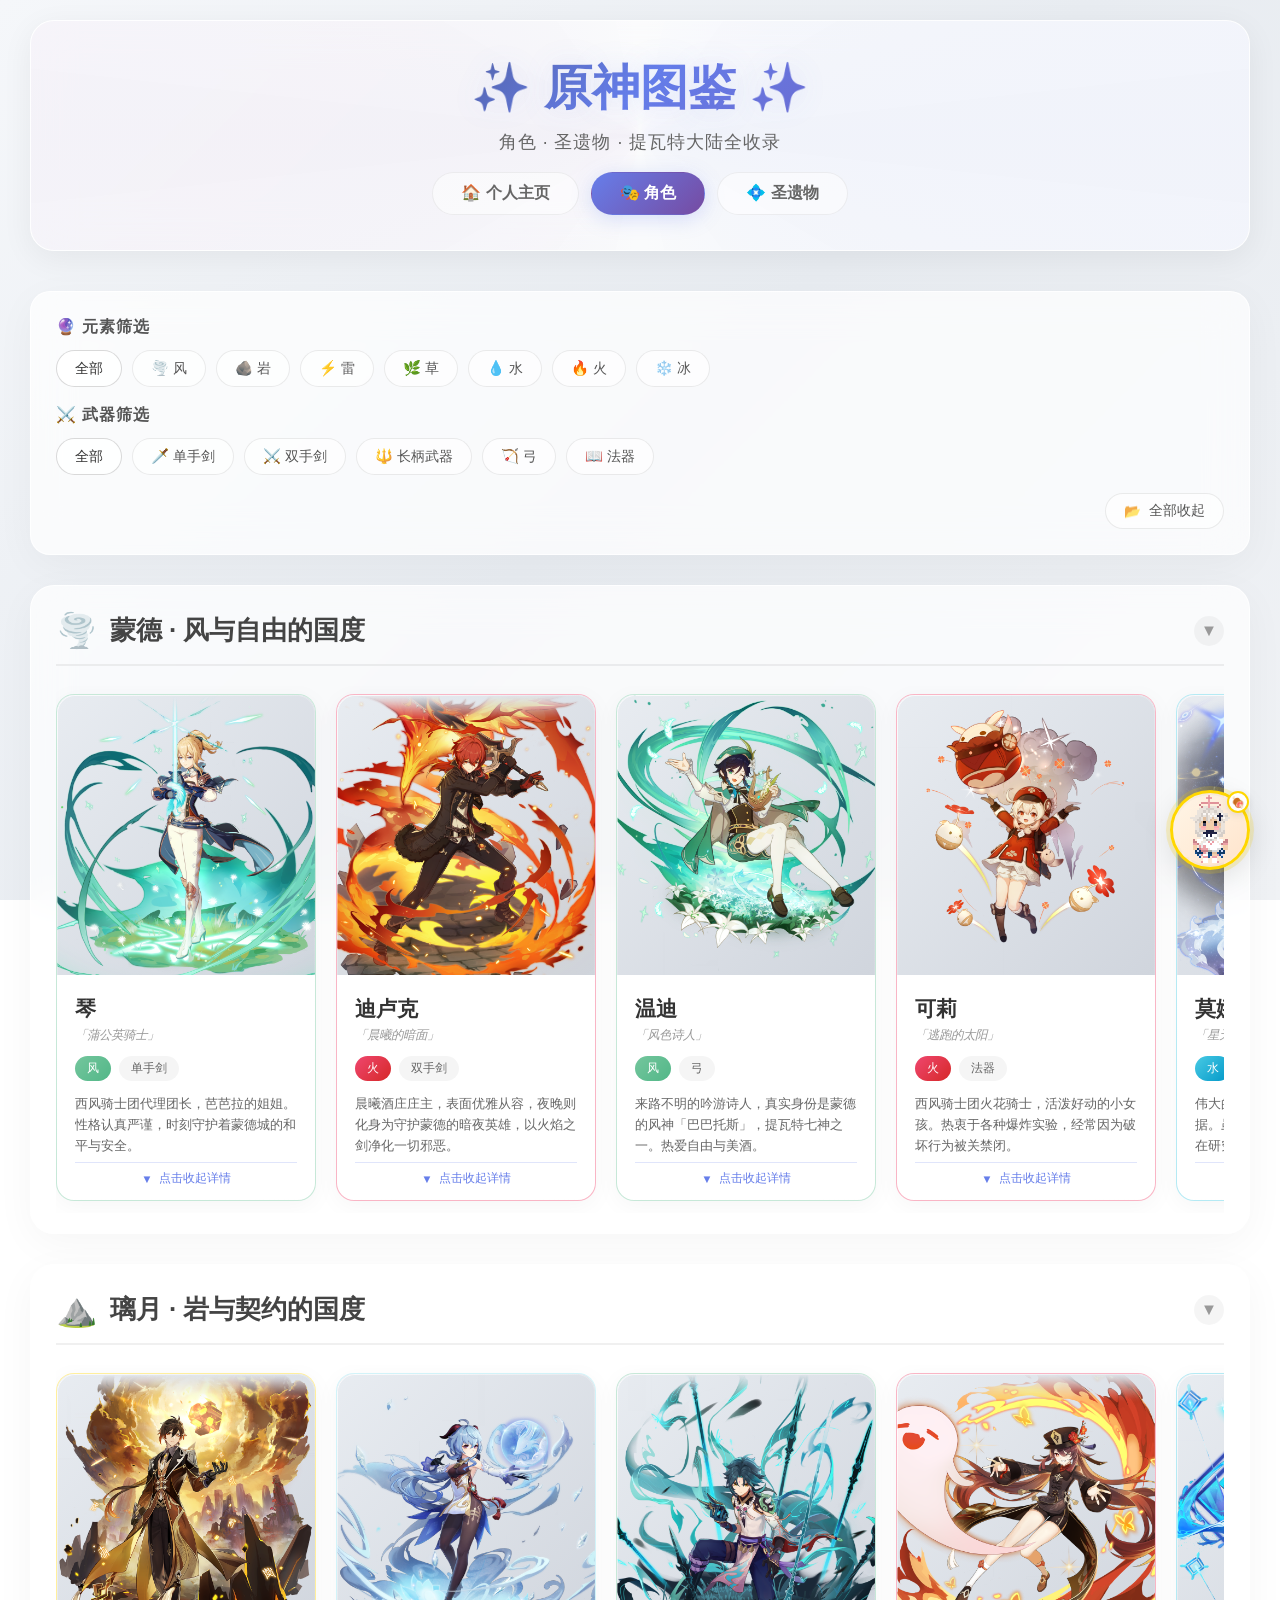
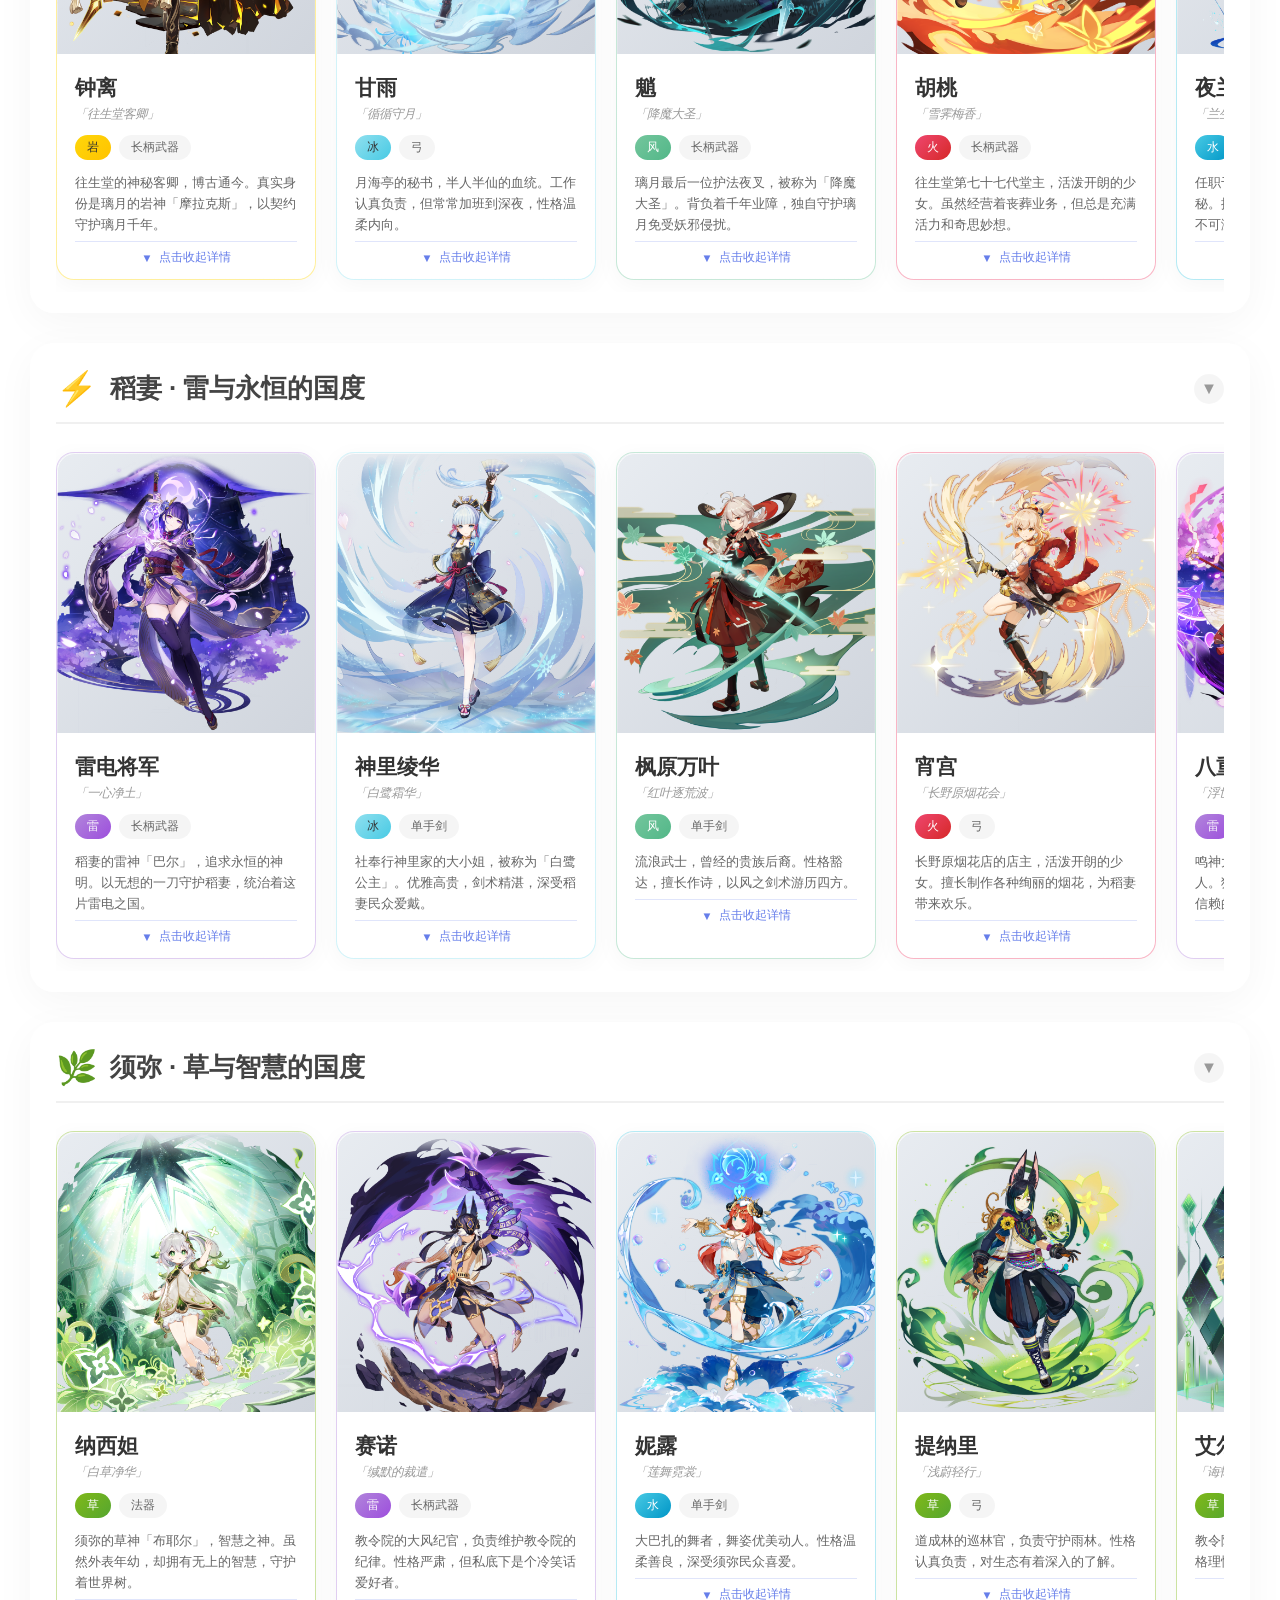
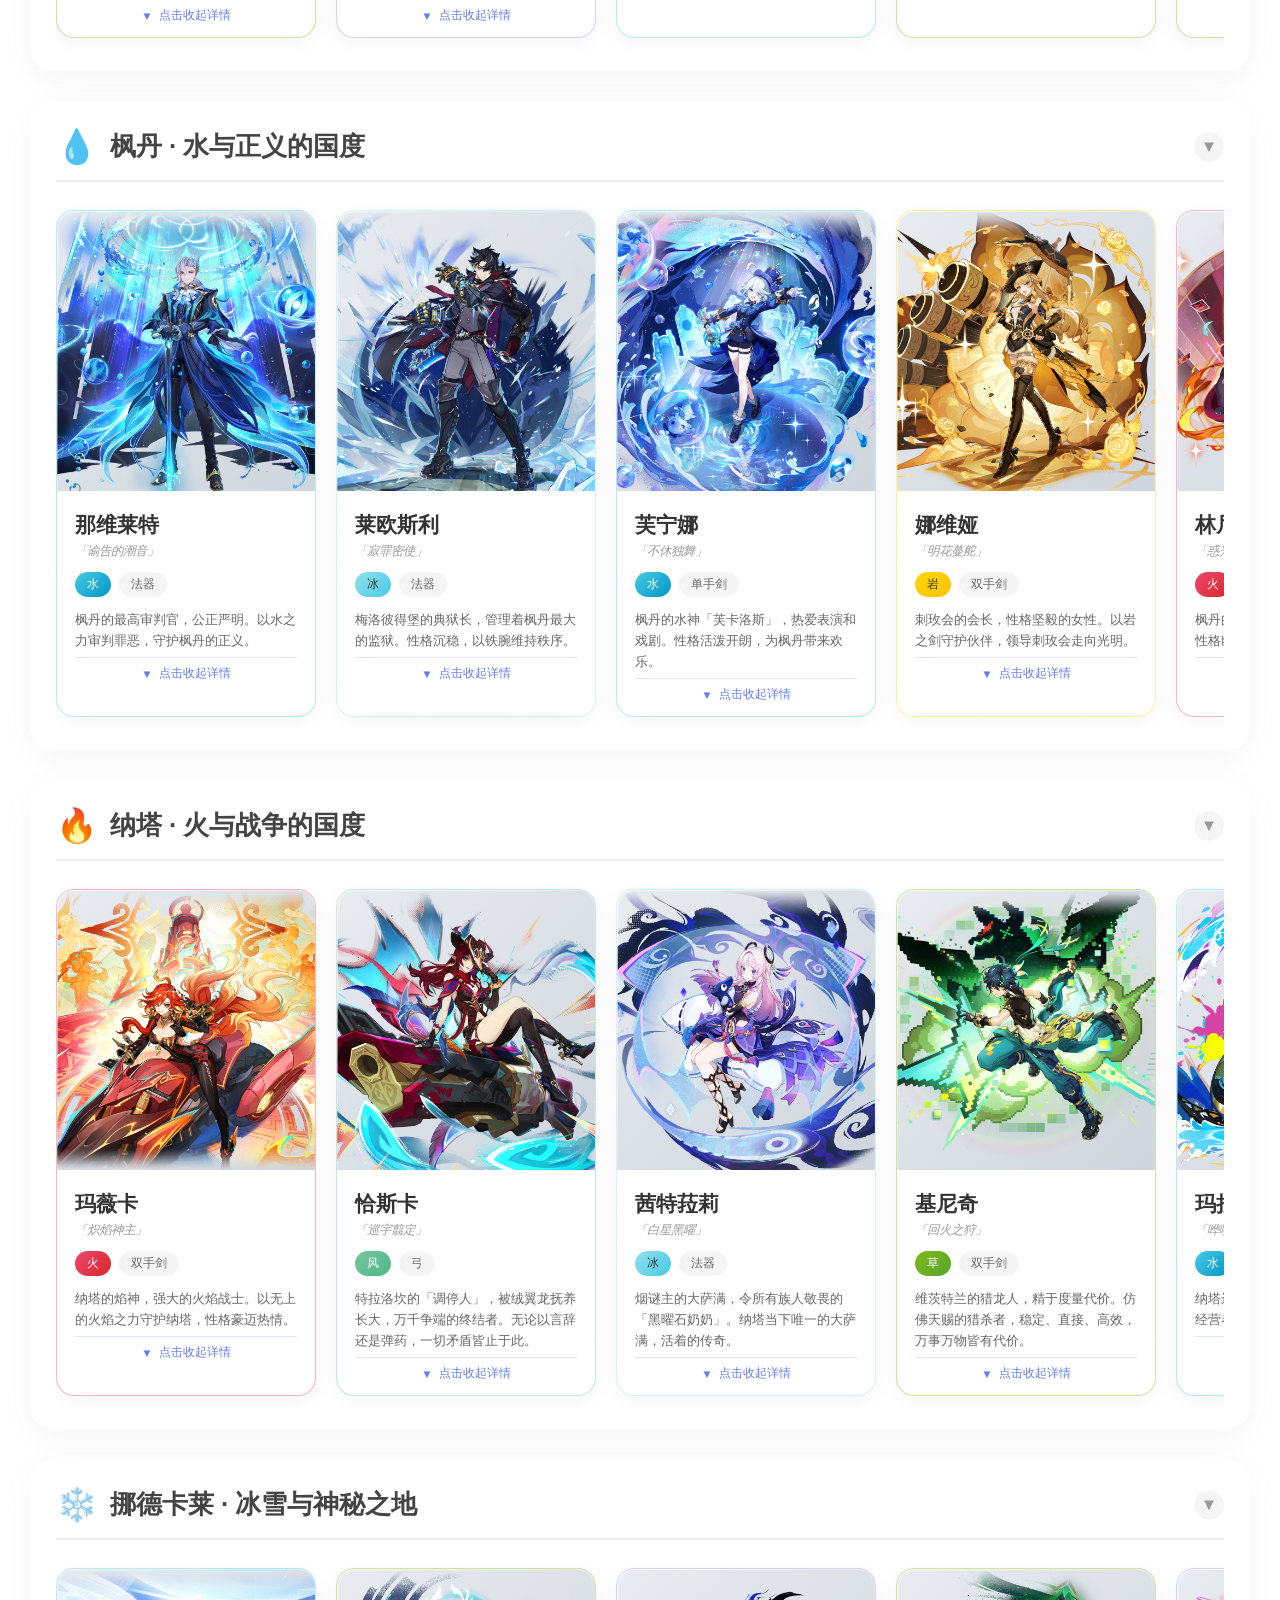
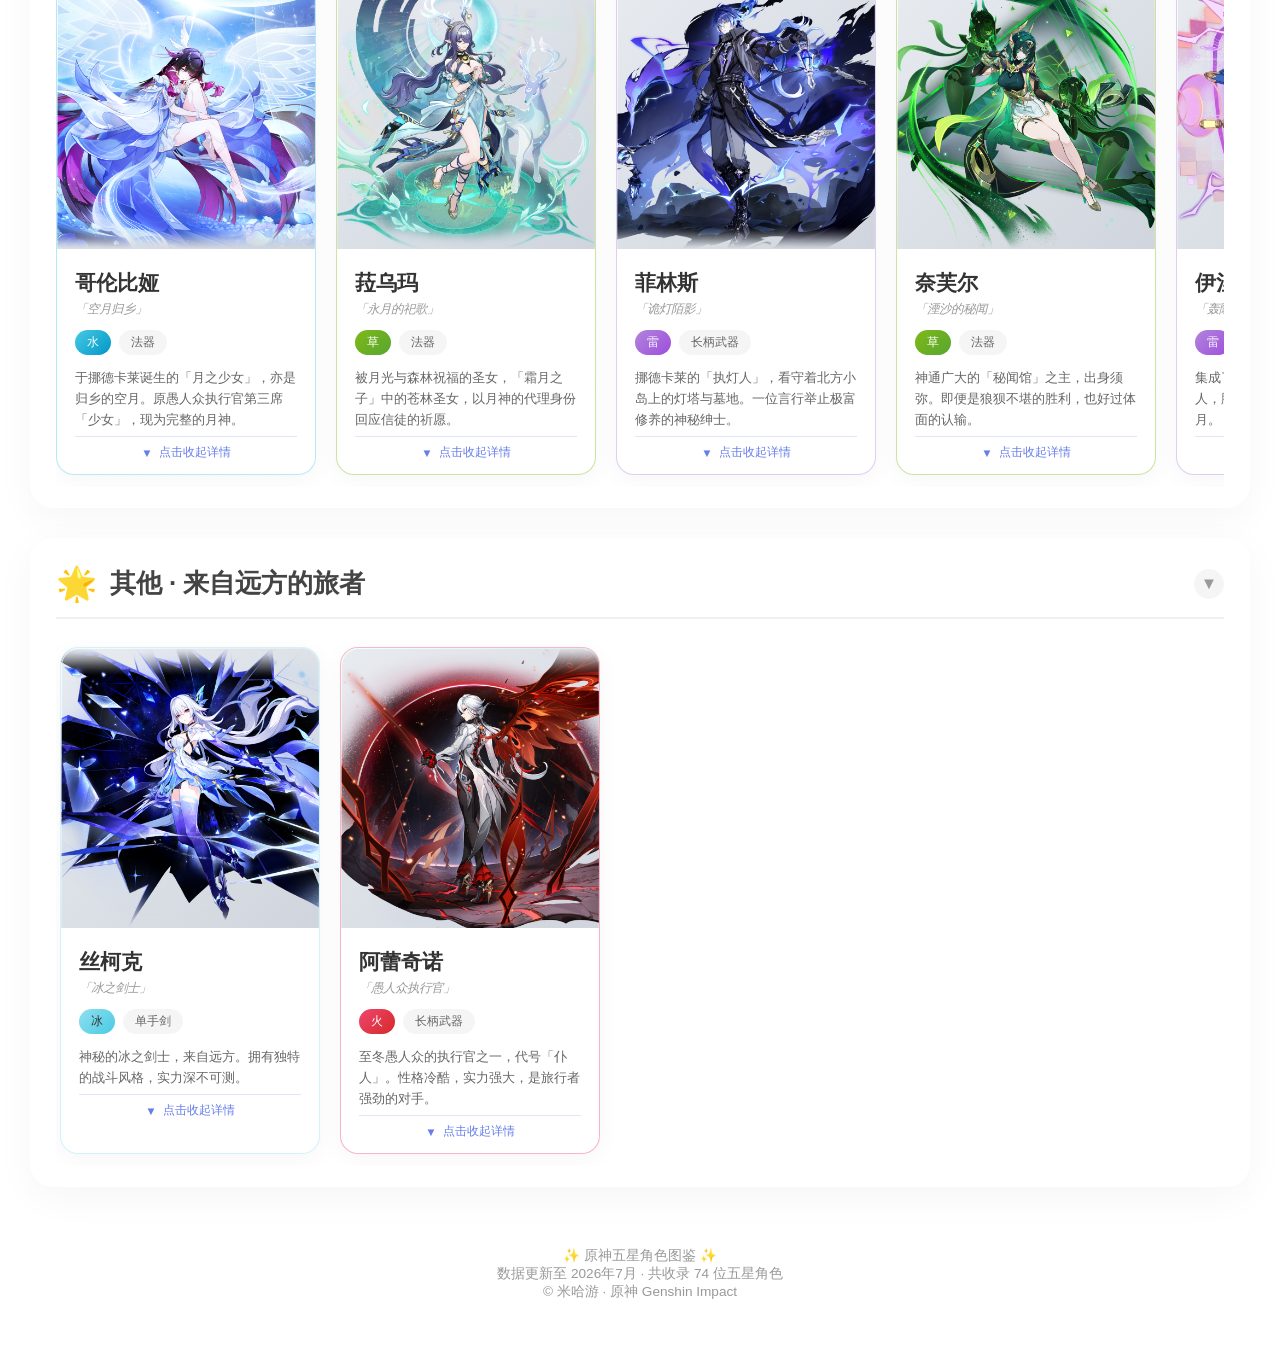
==== genshin/index.html @ 5b44c31f "feat: 个人网站 + 原神图鉴 Co-Authored-By: AtomCode (deepseek-v4-flash) <noreply@atomgit.com>" ====
<!DOCTYPE html>
<html lang="zh-CN">
<head>
    <meta charset="UTF-8">
    <meta name="viewport" content="width=device-width, initial-scale=1.0">
    <title>原神图鉴 · 角色</title>
    <link rel="stylesheet" href="../css/style.css">
</head>
<body>
    <div class="container">
        <header>
            <h1>✨ 原神图鉴 ✨</h1>
            <p class="subtitle">角色 · 圣遗物 · 提瓦特大陆全收录</p>
            <div class="nav-tabs">
                <a href="../index.html" class="nav-tab">🏠 个人主页</a>
                <a href="index.html" class="nav-tab active">🎭 角色</a>
                <a href="artifacts.html" class="nav-tab">💠 圣遗物</a>
            </div>
        </header>

        <!-- 筛选区域 -->
        <section class="filter-section">
            <div class="filter-group">
                <span class="filter-label">🔮 元素筛选</span>
                <div class="filter-buttons">
                    <button class="filter-btn reset-btn active" data-filter="all" data-type="element">全部</button>
                    <button class="filter-btn" data-filter="anemo" data-type="element">🌪️ 风</button>
                    <button class="filter-btn" data-filter="geo" data-type="element">🪨 岩</button>
                    <button class="filter-btn" data-filter="electro" data-type="element">⚡ 雷</button>
                    <button class="filter-btn" data-filter="dendro" data-type="element">🌿 草</button>
                    <button class="filter-btn" data-filter="hydro" data-type="element">💧 水</button>
                    <button class="filter-btn" data-filter="pyro" data-type="element">🔥 火</button>
                    <button class="filter-btn" data-filter="cryo" data-type="element">❄️ 冰</button>
                </div>
            </div>
            <div class="filter-group">
                <span class="filter-label">⚔️ 武器筛选</span>
                <div class="filter-buttons">
                    <button class="filter-btn reset-btn active" data-filter="all" data-type="weapon">全部</button>
                    <button class="filter-btn" data-filter="单手剑" data-type="weapon">🗡️ 单手剑</button>
                    <button class="filter-btn" data-filter="双手剑" data-type="weapon">⚔️ 双手剑</button>
                    <button class="filter-btn" data-filter="长柄武器" data-type="weapon">🔱 长柄武器</button>
                    <button class="filter-btn" data-filter="弓" data-type="weapon">🏹 弓</button>
                    <button class="filter-btn" data-filter="法器" data-type="weapon">📖 法器</button>
                </div>
            </div>
            <div class="filter-actions">
                <button class="toggle-all-btn" id="toggleAllBtn"><span>📂</span> 全部收起</button>
            </div>
        </section>

        <div class="no-results">😢 没有符合条件的角色</div>

        <!-- 蒙德 -->
        <section class="region-section">
            <h2 class="region-title">
                <span class="region-icon">🌪️</span>
                <span>蒙德 · 风与自由的国度</span>
                <span class="region-toggle"><span class="region-toggle-icon">▼</span></span>
            </h2>
            <div class="region-content">
            <div class="scroll-wrapper">
                <button class="scroll-arrow left">‹</button>
                <div class="characters-scroll">
                <div class="character-card" data-element="anemo" data-weapon="单手剑">
                    <img class="character-image" src="../images/琴.png" alt="琴">
                    <div class="character-info">
                        <div class="character-name">琴</div>
                        <div class="character-title">「蒲公英骑士」</div>
                        <div class="character-meta">
                            <span class="meta-tag element-tag element-anemo">风</span>
                            <span class="meta-tag weapon-tag">单手剑</span>
                        </div>
                        <div class="character-desc">西风骑士团代理团长，芭芭拉的姐姐。性格认真严谨，时刻守护着蒙德城的和平与安全。</div>
                        <div class="card-expand-hint"><span class="hint-icon">▼</span> <span class="hint-text">点击收起详情</span></div>
                    </div>
                </div>

                <div class="character-card" data-element="pyro" data-weapon="双手剑">
                    <img class="character-image" src="../images/迪卢克.png" alt="迪卢克">
                    <div class="character-info">
                        <div class="character-name">迪卢克</div>
                        <div class="character-title">「晨曦的暗面」</div>
                        <div class="character-meta">
                            <span class="meta-tag element-tag element-pyro">火</span>
                            <span class="meta-tag weapon-tag">双手剑</span>
                        </div>
                        <div class="character-desc">晨曦酒庄庄主，表面优雅从容，夜晚则化身为守护蒙德的暗夜英雄，以火焰之剑净化一切邪恶。</div>
                        <div class="card-expand-hint"><span class="hint-icon">▼</span> <span class="hint-text">点击收起详情</span></div>
                    </div>
                </div>

                <div class="character-card" data-element="anemo" data-weapon="弓">
                    <img class="character-image" src="../images/温迪.png" alt="温迪">
                    <div class="character-info">
                        <div class="character-name">温迪</div>
                        <div class="character-title">「风色诗人」</div>
                        <div class="character-meta">
                            <span class="meta-tag element-tag element-anemo">风</span>
                            <span class="meta-tag weapon-tag">弓</span>
                        </div>
                        <div class="character-desc">来路不明的吟游诗人，真实身份是蒙德的风神「巴巴托斯」，提瓦特七神之一。热爱自由与美酒。</div>
                        <div class="card-expand-hint"><span class="hint-icon">▼</span> <span class="hint-text">点击收起详情</span></div>
                    </div>
                </div>

                <div class="character-card" data-element="pyro" data-weapon="法器">
                    <img class="character-image" src="../images/可莉.png" alt="可莉">
                    <div class="character-info">
                        <div class="character-name">可莉</div>
                        <div class="character-title">「逃跑的太阳」</div>
                        <div class="character-meta">
                            <span class="meta-tag element-tag element-pyro">火</span>
                            <span class="meta-tag weapon-tag">法器</span>
                        </div>
                        <div class="character-desc">西风骑士团火花骑士，活泼好动的小女孩。热衷于各种爆炸实验，经常因为破坏行为被关禁闭。</div>
                        <div class="card-expand-hint"><span class="hint-icon">▼</span> <span class="hint-text">点击收起详情</span></div>
                    </div>
                </div>

                <div class="character-card" data-element="hydro" data-weapon="法器">
                    <img class="character-image" src="../images/莫娜.png" alt="莫娜">
                    <div class="character-info">
                        <div class="character-name">莫娜</div>
                        <div class="character-title">「星天水镜」</div>
                        <div class="character-meta">
                            <span class="meta-tag element-tag element-hydro">水</span>
                            <span class="meta-tag weapon-tag">法器</span>
                        </div>
                        <div class="character-desc">伟大的占星术士，博闻强识但生活拮据。虽然才华横溢，却总是因为把钱花在研究上而吃不起饭。</div>
                        <div class="card-expand-hint"><span class="hint-icon">▼</span> <span class="hint-text">点击收起详情</span></div>
                    </div>
                </div>

                <div class="character-card" data-element="cryo" data-weapon="双手剑">
                    <img class="character-image" src="../images/优菈.png" alt="优菈">
                    <div class="character-info">
                        <div class="character-name">优菈</div>
                        <div class="character-title">「浪沫的旋舞」</div>
                        <div class="character-meta">
                            <span class="meta-tag element-tag element-cryo">冰</span>
                            <span class="meta-tag weapon-tag">双手剑</span>
                        </div>
                        <div class="character-desc">西风骑士团游击小队队长，劳伦斯家族的后裔。虽然出身于旧贵族，却选择了守护蒙德的道路。</div>
                        <div class="card-expand-hint"><span class="hint-icon">▼</span> <span class="hint-text">点击收起详情</span></div>
                    </div>
                </div>

                <div class="character-card" data-element="geo" data-weapon="单手剑">
                    <img class="character-image" src="../images/阿贝多.png" alt="阿贝多">
                    <div class="character-info">
                        <div class="character-name">阿贝多</div>
                        <div class="character-title">「白垩之子」</div>
                        <div class="character-meta">
                            <span class="meta-tag element-tag element-geo">岩</span>
                            <span class="meta-tag weapon-tag">单手剑</span>
                        </div>
                        <div class="character-desc">西风骑士团首席炼金术士，天才学者。对世间万物充满好奇，致力于探索世界的真理。</div>
                        <div class="card-expand-hint"><span class="hint-icon">▼</span> <span class="hint-text">点击收起详情</span></div>
                    </div>
                </div>

                <div class="character-card" data-element="anemo" data-weapon="双手剑">
                    <img class="character-image" src="../images/法尔伽.png" alt="法尔伽">
                    <div class="character-info">
                        <div class="character-name">法尔伽</div>
                        <div class="character-title">「北风骑士」</div>
                        <div class="character-meta">
                            <span class="meta-tag element-tag element-anemo">风</span>
                            <span class="meta-tag weapon-tag">双手剑</span>
                        </div>
                        <div class="character-desc">西风骑士团大团长，传说中的北风骑士。率领骑士团远征多年，是蒙德最强大的战士之一。</div>
                        <div class="card-expand-hint"><span class="hint-icon">▼</span> <span class="hint-text">点击收起详情</span></div>
                    </div>
                </div>

                <div class="character-card" data-element="cryo" data-weapon="长柄武器">
                    <img class="character-image" src="../images/洛恩.png" alt="洛恩">
                    <div class="character-info">
                        <div class="character-name">洛恩</div>
                        <div class="character-title">「恣锐锋镞」</div>
                        <div class="character-meta">
                            <span class="meta-tag element-tag element-cryo">冰</span>
                            <span class="meta-tag weapon-tag">长柄武器</span>
                        </div>
                        <div class="character-desc">西风骑士团远程小队副队长，行事不拘一格，钟情于非常规战术的骑士。战场上执锐疾驰，是最锐利的锋矢。</div>
                        <div class="card-expand-hint"><span class="hint-icon">▼</span> <span class="hint-text">点击收起详情</span></div>
                    </div>
                </div>

                <div class="character-card" data-element="pyro" data-weapon="单手剑">
                    <img class="character-image" src="../images/杜林.png" alt="杜林">
                    <div class="character-info">
                        <div class="character-name">杜林</div>
                        <div class="character-title">「不熄灭的火」</div>
                        <div class="character-meta">
                            <span class="meta-tag element-tag element-pyro">火</span>
                            <span class="meta-tag weapon-tag">单手剑</span>
                        </div>
                        <div class="character-desc">在魔女M笔下诞生的龙，借助炼金术获得了人类少年的身体，正在努力学习如何作为一名人类生活下去。</div>
                        <div class="card-expand-hint"><span class="hint-icon">▼</span> <span class="hint-text">点击收起详情</span></div>
                    </div>
                </div>
                <button class="scroll-arrow right">›</button>
            </div>
        </div>
        </section>

        <!-- 璃月 -->
        <section class="region-section">
            <h2 class="region-title">
                <span class="region-icon">⛰️</span>
                <span>璃月 · 岩与契约的国度</span>
                <span class="region-toggle"><span class="region-toggle-icon">▼</span></span>
            </h2>
            <div class="region-content">
            <div class="scroll-wrapper">
                <button class="scroll-arrow left">‹</button>
                <div class="characters-scroll">
                <div class="character-card" data-element="geo" data-weapon="长柄武器">
                    <img class="character-image" src="../images/钟离.png" alt="钟离">
                    <div class="character-info">
                        <div class="character-name">钟离</div>
                        <div class="character-title">「往生堂客卿」</div>
                        <div class="character-meta">
                            <span class="meta-tag element-tag element-geo">岩</span>
                            <span class="meta-tag weapon-tag">长柄武器</span>
                        </div>
                        <div class="character-desc">往生堂的神秘客卿，博古通今。真实身份是璃月的岩神「摩拉克斯」，以契约守护璃月千年。</div>
                        <div class="card-expand-hint"><span class="hint-icon">▼</span> <span class="hint-text">点击收起详情</span></div>
                    </div>
                </div>

                <div class="character-card" data-element="cryo" data-weapon="弓">
                    <img class="character-image" src="../images/甘雨.png" alt="甘雨">
                    <div class="character-info">
                        <div class="character-name">甘雨</div>
                        <div class="character-title">「循循守月」</div>
                        <div class="character-meta">
                            <span class="meta-tag element-tag element-cryo">冰</span>
                            <span class="meta-tag weapon-tag">弓</span>
                        </div>
                        <div class="character-desc">月海亭的秘书，半人半仙的血统。工作认真负责，但常常加班到深夜，性格温柔内向。</div>
                        <div class="card-expand-hint"><span class="hint-icon">▼</span> <span class="hint-text">点击收起详情</span></div>
                    </div>
                </div>

                <div class="character-card" data-element="anemo" data-weapon="长柄武器">
                    <img class="character-image" src="../images/魈.png" alt="魈">
                    <div class="character-info">
                        <div class="character-name">魈</div>
                        <div class="character-title">「降魔大圣」</div>
                        <div class="character-meta">
                            <span class="meta-tag element-tag element-anemo">风</span>
                            <span class="meta-tag weapon-tag">长柄武器</span>
                        </div>
                        <div class="character-desc">璃月最后一位护法夜叉，被称为「降魔大圣」。背负着千年业障，独自守护璃月免受妖邪侵扰。</div>
                        <div class="card-expand-hint"><span class="hint-icon">▼</span> <span class="hint-text">点击收起详情</span></div>
                    </div>
                </div>

                <div class="character-card" data-element="pyro" data-weapon="长柄武器">
                    <img class="character-image" src="../images/胡桃.png" alt="胡桃">
                    <div class="character-info">
                        <div class="character-name">胡桃</div>
                        <div class="character-title">「雪霁梅香」</div>
                        <div class="character-meta">
                            <span class="meta-tag element-tag element-pyro">火</span>
                            <span class="meta-tag weapon-tag">长柄武器</span>
                        </div>
                        <div class="character-desc">往生堂第七十七代堂主，活泼开朗的少女。虽然经营着丧葬业务，但总是充满活力和奇思妙想。</div>
                        <div class="card-expand-hint"><span class="hint-icon">▼</span> <span class="hint-text">点击收起详情</span></div>
                    </div>
                </div>

                <div class="character-card" data-element="hydro" data-weapon="弓">
                    <img class="character-image" src="../images/夜兰.png" alt="夜兰">
                    <div class="character-info">
                        <div class="character-name">夜兰</div>
                        <div class="character-title">「兰生月影」</div>
                        <div class="character-meta">
                            <span class="meta-tag element-tag element-hydro">水</span>
                            <span class="meta-tag weapon-tag">弓</span>
                        </div>
                        <div class="character-desc">任职于璃月总务司的情报官，行踪神秘。擅长情报收集和暗中行动，实力深不可测。</div>
                        <div class="card-expand-hint"><span class="hint-icon">▼</span> <span class="hint-text">点击收起详情</span></div>
                    </div>
                </div>

                <div class="character-card" data-element="cryo" data-weapon="长柄武器">
                    <img class="character-image" src="../images/申鹤.png" alt="申鹤">
                    <div class="character-info">
                        <div class="character-name">申鹤</div>
                        <div class="character-title">「孤辰茕怀」</div>
                        <div class="character-meta">
                            <span class="meta-tag element-tag element-cryo">冰</span>
                            <span class="meta-tag weapon-tag">长柄武器</span>
                        </div>
                        <div class="character-desc">自幼被仙人收养的神秘少女，拥有「孤辰之命」。性格冷淡，不善与人交往，但内心善良。</div>
                        <div class="card-expand-hint"><span class="hint-icon">▼</span> <span class="hint-text">点击收起详情</span></div>
                    </div>
                </div>

                <div class="character-card" data-element="dendro" data-weapon="法器">
                    <img class="character-image" src="../images/白术.png" alt="白术">
                    <div class="character-info">
                        <div class="character-name">白术</div>
                        <div class="character-title">「药师」</div>
                        <div class="character-meta">
                            <span class="meta-tag element-tag element-dendro">草</span>
                            <span class="meta-tag weapon-tag">法器</span>
                        </div>
                        <div class="character-desc">不卜庐的药师，医术高超。身边总跟着一条名为「长生」的小蛇，性格温和，乐于助人。</div>
                        <div class="card-expand-hint"><span class="hint-icon">▼</span> <span class="hint-text">点击收起详情</span></div>
                    </div>
                </div>

                <div class="character-card" data-element="anemo" data-weapon="法器">
                    <img class="character-image" src="../images/闲云.png" alt="闲云">
                    <div class="character-info">
                        <div class="character-name">闲云</div>
                        <div class="character-title">「云间仙人」</div>
                        <div class="character-meta">
                            <span class="meta-tag element-tag element-anemo">风</span>
                            <span class="meta-tag weapon-tag">法器</span>
                        </div>
                        <div class="character-desc">璃月的仙人之一，性格随和。擅长风水之术，常以云雾为伴，悠然自得。</div>
                        <div class="card-expand-hint"><span class="hint-icon">▼</span> <span class="hint-text">点击收起详情</span></div>
                    </div>
                </div>

                <div class="character-card" data-element="geo" data-weapon="单手剑">
                    <img class="character-image" src="../images/兹白.png" alt="兹白">
                    <div class="character-info">
                        <div class="character-name">兹白</div>
                        <div class="character-title">「驹隙隐泉」</div>
                        <div class="character-meta">
                            <span class="meta-tag element-tag element-geo">岩</span>
                            <span class="meta-tag weapon-tag">单手剑</span>
                        </div>
                        <div class="character-desc">璃月传说中的白马仙人，其痕迹留存于各种书籍与民话中，是璃月仙话中最神秘的一位。</div>
                        <div class="card-expand-hint"><span class="hint-icon">▼</span> <span class="hint-text">点击收起详情</span></div>
                    </div>
                </div>
                <button class="scroll-arrow right">›</button>
            </div>
        </div>
        </section>

        <!-- 稻妻 -->
        <section class="region-section">
            <h2 class="region-title">
                <span class="region-icon">⚡</span>
                <span>稻妻 · 雷与永恒的国度</span>
                <span class="region-toggle"><span class="region-toggle-icon">▼</span></span>
            </h2>
            <div class="region-content">
            <div class="scroll-wrapper">
                <button class="scroll-arrow left">‹</button>
                <div class="characters-scroll">
                <div class="character-card" data-element="electro" data-weapon="长柄武器">
                    <img class="character-image" src="../images/雷电将军.png" alt="雷电将军">
                    <div class="character-info">
                        <div class="character-name">雷电将军</div>
                        <div class="character-title">「一心净土」</div>
                        <div class="character-meta">
                            <span class="meta-tag element-tag element-electro">雷</span>
                            <span class="meta-tag weapon-tag">长柄武器</span>
                        </div>
                        <div class="character-desc">稻妻的雷神「巴尔」，追求永恒的神明。以无想的一刀守护稻妻，统治着这片雷电之国。</div>
                        <div class="card-expand-hint"><span class="hint-icon">▼</span> <span class="hint-text">点击收起详情</span></div>
                    </div>
                </div>

                <div class="character-card" data-element="cryo" data-weapon="单手剑">
                    <img class="character-image" src="../images/神里绫华.png" alt="神里绫华">
                    <div class="character-info">
                        <div class="character-name">神里绫华</div>
                        <div class="character-title">「白鹭霜华」</div>
                        <div class="character-meta">
                            <span class="meta-tag element-tag element-cryo">冰</span>
                            <span class="meta-tag weapon-tag">单手剑</span>
                        </div>
                        <div class="character-desc">社奉行神里家的大小姐，被称为「白鹭公主」。优雅高贵，剑术精湛，深受稻妻民众爱戴。</div>
                        <div class="card-expand-hint"><span class="hint-icon">▼</span> <span class="hint-text">点击收起详情</span></div>
                    </div>
                </div>

                <div class="character-card" data-element="anemo" data-weapon="单手剑">
                    <img class="character-image" src="../images/枫原万叶.png" alt="枫原万叶">
                    <div class="character-info">
                        <div class="character-name">枫原万叶</div>
                        <div class="character-title">「红叶逐荒波」</div>
                        <div class="character-meta">
                            <span class="meta-tag element-tag element-anemo">风</span>
                            <span class="meta-tag weapon-tag">单手剑</span>
                        </div>
                        <div class="character-desc">流浪武士，曾经的贵族后裔。性格豁达，擅长作诗，以风之剑术游历四方。</div>
                        <div class="card-expand-hint"><span class="hint-icon">▼</span> <span class="hint-text">点击收起详情</span></div>
                    </div>
                </div>

                <div class="character-card" data-element="pyro" data-weapon="弓">
                    <img class="character-image" src="../images/宵宫.png" alt="宵宫">
                    <div class="character-info">
                        <div class="character-name">宵宫</div>
                        <div class="character-title">「长野原烟花会」</div>
                        <div class="character-meta">
                            <span class="meta-tag element-tag element-pyro">火</span>
                            <span class="meta-tag weapon-tag">弓</span>
                        </div>
                        <div class="character-desc">长野原烟花店的店主，活泼开朗的少女。擅长制作各种绚丽的烟花，为稻妻带来欢乐。</div>
                        <div class="card-expand-hint"><span class="hint-icon">▼</span> <span class="hint-text">点击收起详情</span></div>
                    </div>
                </div>

                <div class="character-card" data-element="electro" data-weapon="法器">
                    <img class="character-image" src="../images/八重神子.png" alt="八重神子">
                    <div class="character-info">
                        <div class="character-name">八重神子</div>
                        <div class="character-title">「浮世笑百姿」</div>
                        <div class="character-meta">
                            <span class="meta-tag element-tag element-electro">雷</span>
                            <span class="meta-tag weapon-tag">法器</span>
                        </div>
                        <div class="character-desc">鸣神大社的宫司大人，八重堂的创始人。狡黠聪慧，喜欢恶作剧，是雷神最信赖的友人。</div>
                        <div class="card-expand-hint"><span class="hint-icon">▼</span> <span class="hint-text">点击收起详情</span></div>
                    </div>
                </div>

                <div class="character-card" data-element="hydro" data-weapon="单手剑">
                    <img class="character-image" src="../images/神里绫人.png" alt="神里绫人">
                    <div class="character-info">
                        <div class="character-name">神里绫人</div>
                        <div class="character-title">「苍流涟波」</div>
                        <div class="character-meta">
                            <span class="meta-tag element-tag element-hydro">水</span>
                            <span class="meta-tag weapon-tag">单手剑</span>
                        </div>
                        <div class="character-desc">社奉行神里家的家主，绫华的兄长。沉稳睿智，以水之剑术守护家族和稻妻。</div>
                        <div class="card-expand-hint"><span class="hint-icon">▼</span> <span class="hint-text">点击收起详情</span></div>
                    </div>
                </div>

                <div class="character-card" data-element="geo" data-weapon="双手剑">
                    <img class="character-image" src="../images/荒泷一斗.png" alt="荒泷一斗">
                    <div class="character-info">
                        <div class="character-name">荒泷一斗</div>
                        <div class="character-title">「最凶最恶的鬼族老大」</div>
                        <div class="character-meta">
                            <span class="meta-tag element-tag element-geo">岩</span>
                            <span class="meta-tag weapon-tag">双手剑</span>
                        </div>
                        <div class="character-desc">荒泷派的老大，豪爽的鬼族后裔。虽然看起来粗犷，但重情重义，深受手下爱戴。</div>
                        <div class="card-expand-hint"><span class="hint-icon">▼</span> <span class="hint-text">点击收起详情</span></div>
                    </div>
                </div>

                <div class="character-card" data-element="hydro" data-weapon="法器">
                    <img class="character-image" src="../images/珊瑚宫心海.png" alt="珊瑚宫心海">
                    <div class="character-info">
                        <div class="character-name">珊瑚宫心海</div>
                        <div class="character-title">「深海独酌」</div>
                        <div class="character-meta">
                            <span class="meta-tag element-tag element-hydro">水</span>
                            <span class="meta-tag weapon-tag">法器</span>
                        </div>
                        <div class="character-desc">海祇岛的现人神巫女，智谋过人的军事家。领导海祇岛反抗军，以卓越的战术闻名。</div>
                        <div class="card-expand-hint"><span class="hint-icon">▼</span> <span class="hint-text">点击收起详情</span></div>
                    </div>
                </div>

                <div class="character-card" data-element="geo" data-weapon="单手剑">
                    <img class="character-image" src="../images/千织.png" alt="千织">
                    <div class="character-info">
                        <div class="character-name">千织</div>
                        <div class="character-title">「织裳师」</div>
                        <div class="character-meta">
                            <span class="meta-tag element-tag element-geo">岩</span>
                            <span class="meta-tag weapon-tag">单手剑</span>
                        </div>
                        <div class="character-desc">稻妻的织裳师，技艺精湛。性格直爽，对自己的作品有着极高的自信和要求。</div>
                        <div class="card-expand-hint"><span class="hint-icon">▼</span> <span class="hint-text">点击收起详情</span></div>
                    </div>
                </div>

                <div class="character-card" data-element="anemo" data-weapon="法器">
                    <img class="character-image" src="../images/梦见月瑞希.png" alt="梦见月瑞希">
                    <div class="character-info">
                        <div class="character-name">梦见月瑞希</div>
                        <div class="character-title">「绮梦缱绻」</div>
                        <div class="character-meta">
                            <span class="meta-tag element-tag element-anemo">风</span>
                            <span class="meta-tag weapon-tag">法器</span>
                        </div>
                        <div class="character-desc">「秋沙钱汤」的大股东，梦貘一族的心理诊疗师，致力于驱散噩梦，为人们带来安宁的心境。</div>
                        <div class="card-expand-hint"><span class="hint-icon">▼</span> <span class="hint-text">点击收起详情</span></div>
                    </div>
                </div>
                <button class="scroll-arrow right">›</button>
            </div>
        </div>
        </section>

        <!-- 须弥 -->
        <section class="region-section">
            <h2 class="region-title">
                <span class="region-icon">🌿</span>
                <span>须弥 · 草与智慧的国度</span>
                <span class="region-toggle"><span class="region-toggle-icon">▼</span></span>
            </h2>
            <div class="region-content">
            <div class="scroll-wrapper">
                <button class="scroll-arrow left">‹</button>
                <div class="characters-scroll">
                <div class="character-card" data-element="dendro" data-weapon="法器">
                    <img class="character-image" src="../images/纳西妲.png" alt="纳西妲">
                    <div class="character-info">
                        <div class="character-name">纳西妲</div>
                        <div class="character-title">「白草净华」</div>
                        <div class="character-meta">
                            <span class="meta-tag element-tag element-dendro">草</span>
                            <span class="meta-tag weapon-tag">法器</span>
                        </div>
                        <div class="character-desc">须弥的草神「布耶尔」，智慧之神。虽然外表年幼，却拥有无上的智慧，守护着世界树。</div>
                        <div class="card-expand-hint"><span class="hint-icon">▼</span> <span class="hint-text">点击收起详情</span></div>
                    </div>
                </div>

                <div class="character-card" data-element="electro" data-weapon="长柄武器">
                    <img class="character-image" src="../images/赛诺.png" alt="赛诺">
                    <div class="character-info">
                        <div class="character-name">赛诺</div>
                        <div class="character-title">「缄默的裁遣」</div>
                        <div class="character-meta">
                            <span class="meta-tag element-tag element-electro">雷</span>
                            <span class="meta-tag weapon-tag">长柄武器</span>
                        </div>
                        <div class="character-desc">教令院的大风纪官，负责维护教令院的纪律。性格严肃，但私底下是个冷笑话爱好者。</div>
                        <div class="card-expand-hint"><span class="hint-icon">▼</span> <span class="hint-text">点击收起详情</span></div>
                    </div>
                </div>

                <div class="character-card" data-element="hydro" data-weapon="单手剑">
                    <img class="character-image" src="../images/妮露.png" alt="妮露">
                    <div class="character-info">
                        <div class="character-name">妮露</div>
                        <div class="character-title">「莲舞霓裳」</div>
                        <div class="character-meta">
                            <span class="meta-tag element-tag element-hydro">水</span>
                            <span class="meta-tag weapon-tag">单手剑</span>
                        </div>
                        <div class="character-desc">大巴扎的舞者，舞姿优美动人。性格温柔善良，深受须弥民众喜爱。</div>
                        <div class="card-expand-hint"><span class="hint-icon">▼</span> <span class="hint-text">点击收起详情</span></div>
                    </div>
                </div>

                <div class="character-card" data-element="dendro" data-weapon="弓">
                    <img class="character-image" src="../images/提纳里.png" alt="提纳里">
                    <div class="character-info">
                        <div class="character-name">提纳里</div>
                        <div class="character-title">「浅蔚轻行」</div>
                        <div class="character-meta">
                            <span class="meta-tag element-tag element-dendro">草</span>
                            <span class="meta-tag weapon-tag">弓</span>
                        </div>
                        <div class="character-desc">道成林的巡林官，负责守护雨林。性格认真负责，对生态有着深入的了解。</div>
                        <div class="card-expand-hint"><span class="hint-icon">▼</span> <span class="hint-text">点击收起详情</span></div>
                    </div>
                </div>

                <div class="character-card" data-element="dendro" data-weapon="单手剑">
                    <img class="character-image" src="../images/艾尔海森.png" alt="艾尔海森">
                    <div class="character-info">
                        <div class="character-name">艾尔海森</div>
                        <div class="character-title">「诲韬的诤言」</div>
                        <div class="character-meta">
                            <span class="meta-tag element-tag element-dendro">草</span>
                            <span class="meta-tag weapon-tag">单手剑</span>
                        </div>
                        <div class="character-desc">教令院的书记官，才华横溢的学者。性格理性冷静，追求知识和真理。</div>
                        <div class="card-expand-hint"><span class="hint-icon">▼</span> <span class="hint-text">点击收起详情</span></div>
                    </div>
                </div>

                <div class="character-card" data-element="pyro" data-weapon="双手剑">
                    <img class="character-image" src="../images/迪希雅.png" alt="迪希雅">
                    <div class="character-info">
                        <div class="character-name">迪希雅</div>
                        <div class="character-title">「炽鬃之狮」</div>
                        <div class="character-meta">
                            <span class="meta-tag element-tag element-pyro">火</span>
                            <span class="meta-tag weapon-tag">双手剑</span>
                        </div>
                        <div class="character-desc">沙漠中的佣兵，豪爽直率的女性。擅长使用火焰之力，为正义而战。</div>
                        <div class="card-expand-hint"><span class="hint-icon">▼</span> <span class="hint-text">点击收起详情</span></div>
                    </div>
                </div>

                <div class="character-card" data-element="anemo" data-weapon="法器">
                    <img class="character-image" src="../images/流浪者.png" alt="流浪者">
                    <div class="character-info">
                        <div class="character-name">流浪者</div>
                        <div class="character-title">「久世歌浮」</div>
                        <div class="character-meta">
                            <span class="meta-tag element-tag element-anemo">风</span>
                            <span class="meta-tag weapon-tag">法器</span>
                        </div>
                        <div class="character-desc">曾经的人偶，如今以流浪者的身份游历四方。性格傲娇毒舌，但内心有着复杂的情感。</div>
                        <div class="card-expand-hint"><span class="hint-icon">▼</span> <span class="hint-text">点击收起详情</span></div>
                    </div>
                </div>
                <button class="scroll-arrow right">›</button>
            </div>
        </div>
        </section>

        <!-- 枫丹 -->
        <section class="region-section">
            <h2 class="region-title">
                <span class="region-icon">💧</span>
                <span>枫丹 · 水与正义的国度</span>
                <span class="region-toggle"><span class="region-toggle-icon">▼</span></span>
            </h2>
            <div class="region-content">
            <div class="scroll-wrapper">
                <button class="scroll-arrow left">‹</button>
                <div class="characters-scroll">
                <div class="character-card" data-element="hydro" data-weapon="法器">
                    <img class="character-image" src="../images/那维莱特.png" alt="那维莱特">
                    <div class="character-info">
                        <div class="character-name">那维莱特</div>
                        <div class="character-title">「谕告的潮音」</div>
                        <div class="character-meta">
                            <span class="meta-tag element-tag element-hydro">水</span>
                            <span class="meta-tag weapon-tag">法器</span>
                        </div>
                        <div class="character-desc">枫丹的最高审判官，公正严明。以水之力审判罪恶，守护枫丹的正义。</div>
                        <div class="card-expand-hint"><span class="hint-icon">▼</span> <span class="hint-text">点击收起详情</span></div>
                    </div>
                </div>

                <div class="character-card" data-element="cryo" data-weapon="法器">
                    <img class="character-image" src="../images/莱欧斯利.png" alt="莱欧斯利">
                    <div class="character-info">
                        <div class="character-name">莱欧斯利</div>
                        <div class="character-title">「寂罪密使」</div>
                        <div class="character-meta">
                            <span class="meta-tag element-tag element-cryo">冰</span>
                            <span class="meta-tag weapon-tag">法器</span>
                        </div>
                        <div class="character-desc">梅洛彼得堡的典狱长，管理着枫丹最大的监狱。性格沉稳，以铁腕维持秩序。</div>
                        <div class="card-expand-hint"><span class="hint-icon">▼</span> <span class="hint-text">点击收起详情</span></div>
                    </div>
                </div>

                <div class="character-card" data-element="hydro" data-weapon="单手剑">
                    <img class="character-image" src="../images/芙宁娜.png" alt="芙宁娜">
                    <div class="character-info">
                        <div class="character-name">芙宁娜</div>
                        <div class="character-title">「不休独舞」</div>
                        <div class="character-meta">
                            <span class="meta-tag element-tag element-hydro">水</span>
                            <span class="meta-tag weapon-tag">单手剑</span>
                        </div>
                        <div class="character-desc">枫丹的水神「芙卡洛斯」，热爱表演和戏剧。性格活泼开朗，为枫丹带来欢乐。</div>
                        <div class="card-expand-hint"><span class="hint-icon">▼</span> <span class="hint-text">点击收起详情</span></div>
                    </div>
                </div>

                <div class="character-card" data-element="geo" data-weapon="双手剑">
                    <img class="character-image" src="../images/娜维娅.png" alt="娜维娅">
                    <div class="character-info">
                        <div class="character-name">娜维娅</div>
                        <div class="character-title">「明花蔓舵」</div>
                        <div class="character-meta">
                            <span class="meta-tag element-tag element-geo">岩</span>
                            <span class="meta-tag weapon-tag">双手剑</span>
                        </div>
                        <div class="character-desc">刺玫会的会长，性格坚毅的女性。以岩之剑守护伙伴，领导刺玫会走向光明。</div>
                        <div class="card-expand-hint"><span class="hint-icon">▼</span> <span class="hint-text">点击收起详情</span></div>
                    </div>
                </div>

                <div class="character-card" data-element="pyro" data-weapon="弓">
                    <img class="character-image" src="../images/林尼.png" alt="林尼">
                    <div class="character-info">
                        <div class="character-name">林尼</div>
                        <div class="character-title">「惑光幻戏」</div>
                        <div class="character-meta">
                            <span class="meta-tag element-tag element-pyro">火</span>
                            <span class="meta-tag weapon-tag">弓</span>
                        </div>
                        <div class="character-desc">枫丹的魔术师，擅长各种精彩的表演。性格幽默风趣，总能带给观众惊喜。</div>
                        <div class="card-expand-hint"><span class="hint-icon">▼</span> <span class="hint-text">点击收起详情</span></div>
                    </div>
                </div>

                <div class="character-card" data-element="electro" data-weapon="单手剑">
                    <img class="character-image" src="../images/克洛琳德.png" alt="克洛琳德">
                    <div class="character-info">
                        <div class="character-name">克洛琳德</div>
                        <div class="character-title">「明律的罚赎」</div>
                        <div class="character-meta">
                            <span class="meta-tag element-tag element-electro">雷</span>
                            <span class="meta-tag weapon-tag">单手剑</span>
                        </div>
                        <div class="character-desc">枫丹的决斗代理人，剑术高超。以雷之剑执行正义，是枫丹最强大的战士之一。</div>
                        <div class="card-expand-hint"><span class="hint-icon">▼</span> <span class="hint-text">点击收起详情</span></div>
                    </div>
                </div>

                <div class="character-card" data-element="hydro" data-weapon="弓">
                    <img class="character-image" src="../images/希格雯.png" alt="希格雯">
                    <div class="character-info">
                        <div class="character-name">希格雯</div>
                        <div class="character-title">「悠思轻愈」</div>
                        <div class="character-meta">
                            <span class="meta-tag element-tag element-hydro">水</span>
                            <span class="meta-tag weapon-tag">弓</span>
                        </div>
                        <div class="character-desc">梅洛彼得堡的护士长，温柔善良。以水之力治愈伤者，是囚犯们心中的天使。</div>
                        <div class="card-expand-hint"><span class="hint-icon">▼</span> <span class="hint-text">点击收起详情</span></div>
                    </div>
                </div>

                <div class="character-card" data-element="dendro" data-weapon="长柄武器">
                    <img class="character-image" src="../images/艾梅莉埃.png" alt="艾梅莉埃">
                    <div class="character-info">
                        <div class="character-name">艾梅莉埃</div>
                        <div class="character-title">「调香师」</div>
                        <div class="character-meta">
                            <span class="meta-tag element-tag element-dendro">草</span>
                            <span class="meta-tag weapon-tag">长柄武器</span>
                        </div>
                        <div class="character-desc">枫丹的调香师，擅长制作各种神奇的香水。以草之力调和自然，性格优雅知性。</div>
                        <div class="card-expand-hint"><span class="hint-icon">▼</span> <span class="hint-text">点击收起详情</span></div>
                    </div>
                </div>

                <div class="character-card" data-element="cryo" data-weapon="长柄武器">
                    <img class="character-image" src="../images/爱可菲.png" alt="爱可菲">
                    <div class="character-info">
                        <div class="character-name">爱可菲</div>
                        <div class="character-title">「明绚千韵」</div>
                        <div class="character-meta">
                            <span class="meta-tag element-tag element-cryo">冰</span>
                            <span class="meta-tag weapon-tag">长柄武器</span>
                        </div>
                        <div class="character-desc">闻名枫丹的前德波大饭店主厨，有着「甜点大校」荣誉的「技术料理」先驱，对烹饪的要求无比严格。</div>
                        <div class="card-expand-hint"><span class="hint-icon">▼</span> <span class="hint-text">点击收起详情</span></div>
                    </div>
                </div>
                <button class="scroll-arrow right">›</button>
            </div>
        </div>
        </section>

        <!-- 纳塔 -->
        <section class="region-section">
            <h2 class="region-title">
                <span class="region-icon">🔥</span>
                <span>纳塔 · 火与战争的国度</span>
                <span class="region-toggle"><span class="region-toggle-icon">▼</span></span>
            </h2>
            <div class="region-content">
            <div class="scroll-wrapper">
                <button class="scroll-arrow left">‹</button>
                <div class="characters-scroll">
                <div class="character-card" data-element="pyro" data-weapon="双手剑">
                    <img class="character-image" src="../images/玛薇卡.png" alt="玛薇卡">
                    <div class="character-info">
                        <div class="character-name">玛薇卡</div>
                        <div class="character-title">「炽焰神主」</div>
                        <div class="character-meta">
                            <span class="meta-tag element-tag element-pyro">火</span>
                            <span class="meta-tag weapon-tag">双手剑</span>
                        </div>
                        <div class="character-desc">纳塔的焰神，强大的火焰战士。以无上的火焰之力守护纳塔，性格豪迈热情。</div>
                        <div class="card-expand-hint"><span class="hint-icon">▼</span> <span class="hint-text">点击收起详情</span></div>
                    </div>
                </div>

                <div class="character-card" data-element="anemo" data-weapon="弓">
                    <img class="character-image" src="../images/恰斯卡.png" alt="恰斯卡">
                    <div class="character-info">
                        <div class="character-name">恰斯卡</div>
                        <div class="character-title">「巡宇翦定」</div>
                        <div class="character-meta">
                            <span class="meta-tag element-tag element-anemo">风</span>
                            <span class="meta-tag weapon-tag">弓</span>
                        </div>
                        <div class="character-desc">特拉洛坎的「调停人」，被绒翼龙抚养长大，万千争端的终结者。无论以言辞还是弹药，一切矛盾皆止于此。</div>
                        <div class="card-expand-hint"><span class="hint-icon">▼</span> <span class="hint-text">点击收起详情</span></div>
                    </div>
                </div>

                <div class="character-card" data-element="cryo" data-weapon="法器">
                    <img class="character-image" src="../images/茜特菈莉.png" alt="茜特菈莉">
                    <div class="character-info">
                        <div class="character-name">茜特菈莉</div>
                        <div class="character-title">「白星黑曜」</div>
                        <div class="character-meta">
                            <span class="meta-tag element-tag element-cryo">冰</span>
                            <span class="meta-tag weapon-tag">法器</span>
                        </div>
                        <div class="character-desc">烟谜主的大萨满，令所有族人敬畏的「黑曜石奶奶」。纳塔当下唯一的大萨满，活着的传奇。</div>
                        <div class="card-expand-hint"><span class="hint-icon">▼</span> <span class="hint-text">点击收起详情</span></div>
                    </div>
                </div>

                <div class="character-card" data-element="dendro" data-weapon="双手剑">
                    <img class="character-image" src="../images/基尼奇.png" alt="基尼奇">
                    <div class="character-info">
                        <div class="character-name">基尼奇</div>
                        <div class="character-title">「回火之狩」</div>
                        <div class="character-meta">
                            <span class="meta-tag element-tag element-dendro">草</span>
                            <span class="meta-tag weapon-tag">双手剑</span>
                        </div>
                        <div class="character-desc">维茨特兰的猎龙人，精于度量代价。仿佛天赐的猎杀者，稳定、直接、高效，万事万物皆有代价。</div>
                        <div class="card-expand-hint"><span class="hint-icon">▼</span> <span class="hint-text">点击收起详情</span></div>
                    </div>
                </div>

                <div class="character-card" data-element="hydro" data-weapon="法器">
                    <img class="character-image" src="../images/玛拉妮.png" alt="玛拉妮">
                    <div class="character-info">
                        <div class="character-name">玛拉妮</div>
                        <div class="character-title">「哗啦啦逐浪客」</div>
                        <div class="character-meta">
                            <span class="meta-tag element-tag element-hydro">水</span>
                            <span class="meta-tag weapon-tag">法器</span>
                        </div>
                        <div class="character-desc">纳塔远近闻名的向导，水上用品商店的经营者，精通各类水上运动的逐浪客。</div>
                        <div class="card-expand-hint"><span class="hint-icon">▼</span> <span class="hint-text">点击收起详情</span></div>
                    </div>
                </div>

                <div class="character-card" data-element="geo" data-weapon="单手剑">
                    <img class="character-image" src="../images/希诺宁.png" alt="希诺宁">
                    <div class="character-info">
                        <div class="character-name">希诺宁</div>
                        <div class="character-title">「焮火铸魂」</div>
                        <div class="character-meta">
                            <span class="meta-tag element-tag element-geo">岩</span>
                            <span class="meta-tag weapon-tag">单手剑</span>
                        </div>
                        <div class="character-desc">纳茨卡延的铸名师，善于在工作的重担与舒适的生活之间找到平衡点。淬炼故事，铸造「古名」。</div>
                        <div class="card-expand-hint"><span class="hint-icon">▼</span> <span class="hint-text">点击收起详情</span></div>
                    </div>
                </div>

                <div class="character-card" data-element="electro" data-weapon="法器">
                    <img class="character-image" src="../images/瓦雷莎.png" alt="瓦雷莎">
                    <div class="character-info">
                        <div class="character-name">瓦雷莎</div>
                        <div class="character-title">「悠暇豪劲」</div>
                        <div class="character-meta">
                            <span class="meta-tag element-tag element-electro">雷</span>
                            <span class="meta-tag weapon-tag">法器</span>
                        </div>
                        <div class="character-desc">悠悠哉哉，无比松弛的「沃陆之邦」战士兼果园主，喜欢充满力量的英雄与巨量美食。</div>
                        <div class="card-expand-hint"><span class="hint-icon">▼</span> <span class="hint-text">点击收起详情</span></div>
                    </div>
                </div>
                <button class="scroll-arrow right">›</button>
            </div>
        </div>
        </section>

        <!-- 挪德卡莱 -->
        <section class="region-section">
            <h2 class="region-title">
                <span class="region-icon">❄️</span>
                <span>挪德卡莱 · 冰雪与神秘之地</span>
                <span class="region-toggle"><span class="region-toggle-icon">▼</span></span>
            </h2>
            <div class="region-content">
            <div class="scroll-wrapper">
                <button class="scroll-arrow left">‹</button>
                <div class="characters-scroll">
                <div class="character-card" data-element="hydro" data-weapon="法器">
                    <img class="character-image" src="../images/哥伦比娅.png" alt="哥伦比娅">
                    <div class="character-info">
                        <div class="character-name">哥伦比娅</div>
                        <div class="character-title">「空月归乡」</div>
                        <div class="character-meta">
                            <span class="meta-tag element-tag element-hydro">水</span>
                            <span class="meta-tag weapon-tag">法器</span>
                        </div>
                        <div class="character-desc">于挪德卡莱诞生的「月之少女」，亦是归乡的空月。原愚人众执行官第三席「少女」，现为完整的月神。</div>
                        <div class="card-expand-hint"><span class="hint-icon">▼</span> <span class="hint-text">点击收起详情</span></div>
                    </div>
                </div>

                <div class="character-card" data-element="dendro" data-weapon="法器">
                    <img class="character-image" src="../images/菈乌玛.png" alt="菈乌玛">
                    <div class="character-info">
                        <div class="character-name">菈乌玛</div>
                        <div class="character-title">「永月的祀歌」</div>
                        <div class="character-meta">
                            <span class="meta-tag element-tag element-dendro">草</span>
                            <span class="meta-tag weapon-tag">法器</span>
                        </div>
                        <div class="character-desc">被月光与森林祝福的圣女，「霜月之子」中的苍林圣女，以月神的代理身份回应信徒的祈愿。</div>
                        <div class="card-expand-hint"><span class="hint-icon">▼</span> <span class="hint-text">点击收起详情</span></div>
                    </div>
                </div>

                <div class="character-card" data-element="electro" data-weapon="长柄武器">
                    <img class="character-image" src="../images/菲林斯.png" alt="菲林斯">
                    <div class="character-info">
                        <div class="character-name">菲林斯</div>
                        <div class="character-title">「诡灯陌影」</div>
                        <div class="character-meta">
                            <span class="meta-tag element-tag element-electro">雷</span>
                            <span class="meta-tag weapon-tag">长柄武器</span>
                        </div>
                        <div class="character-desc">挪德卡莱的「执灯人」，看守着北方小岛上的灯塔与墓地。一位言行举止极富修养的神秘绅士。</div>
                        <div class="card-expand-hint"><span class="hint-icon">▼</span> <span class="hint-text">点击收起详情</span></div>
                    </div>
                </div>

                <div class="character-card" data-element="dendro" data-weapon="法器">
                    <img class="character-image" src="../images/奈芙尔.png" alt="奈芙尔">
                    <div class="character-info">
                        <div class="character-name">奈芙尔</div>
                        <div class="character-title">「湮沙的秘闻」</div>
                        <div class="character-meta">
                            <span class="meta-tag element-tag element-dendro">草</span>
                            <span class="meta-tag weapon-tag">法器</span>
                        </div>
                        <div class="character-desc">神通广大的「秘闻馆」之主，出身须弥。即便是狼狈不堪的胜利，也好过体面的认输。</div>
                        <div class="card-expand-hint"><span class="hint-icon">▼</span> <span class="hint-text">点击收起详情</span></div>
                    </div>
                </div>

                <div class="character-card" data-element="electro" data-weapon="长柄武器">
                    <img class="character-image" src="../images/伊涅芙.png" alt="伊涅芙">
                    <div class="character-info">
                        <div class="character-name">伊涅芙</div>
                        <div class="character-title">「轰隆雷鸣波」</div>
                        <div class="character-meta">
                            <span class="meta-tag element-tag element-electro">雷</span>
                            <span class="meta-tag weapon-tag">长柄武器</span>
                        </div>
                        <div class="character-desc">集成了各国机关部件的全能型家用机器人，胸口处的秘源核心已历经弥久岁月。</div>
                        <div class="card-expand-hint"><span class="hint-icon">▼</span> <span class="hint-text">点击收起详情</span></div>
                    </div>
                </div>

                <div class="character-card" data-element="geo" data-weapon="弓">
                    <img class="character-image" src="../images/莉奈娅.png" alt="莉奈娅">
                    <div class="character-info">
                        <div class="character-name">莉奈娅</div>
                        <div class="character-title">「博闻异旅」</div>
                        <div class="character-meta">
                            <span class="meta-tag element-tag element-geo">岩</span>
                            <span class="meta-tag weapon-tag">弓</span>
                        </div>
                        <div class="character-desc">冒险家协会挪德卡莱分会顾问、博物学家。永远在路上的行者，怀揣厚重图鉴迈向未知远方。</div>
                        <div class="card-expand-hint"><span class="hint-icon">▼</span> <span class="hint-text">点击收起详情</span></div>
                    </div>
                </div>
                <button class="scroll-arrow right">›</button>
            </div>
        </div>
        </section>

        <!-- 其他 -->
        <section class="region-section">
            <h2 class="region-title">
                <span class="region-icon">🌟</span>
                <span>其他 · 来自远方的旅者</span>
                <span class="region-toggle"><span class="region-toggle-icon">▼</span></span>
            </h2>
            <div class="region-content">
            <div class="scroll-wrapper">
                <button class="scroll-arrow left">‹</button>
                <div class="characters-scroll">
                <div class="character-card" data-element="cryo" data-weapon="单手剑">
                    <img class="character-image" src="../images/丝柯克.png" alt="丝柯克">
                    <div class="character-info">
                        <div class="character-name">丝柯克</div>
                        <div class="character-title">「冰之剑士」</div>
                        <div class="character-meta">
                            <span class="meta-tag element-tag element-cryo">冰</span>
                            <span class="meta-tag weapon-tag">单手剑</span>
                        </div>
                        <div class="character-desc">神秘的冰之剑士，来自远方。拥有独特的战斗风格，实力深不可测。</div>
                        <div class="card-expand-hint"><span class="hint-icon">▼</span> <span class="hint-text">点击收起详情</span></div>
                    </div>
                </div>

                <div class="character-card" data-element="pyro" data-weapon="长柄武器">
                    <img class="character-image" src="../images/阿蕾奇诺.png" alt="阿蕾奇诺">
                    <div class="character-info">
                        <div class="character-name">阿蕾奇诺</div>
                        <div class="character-title">「愚人众执行官」</div>
                        <div class="character-meta">
                            <span class="meta-tag element-tag element-pyro">火</span>
                            <span class="meta-tag weapon-tag">长柄武器</span>
                        </div>
                        <div class="character-desc">至冬愚人众的执行官之一，代号「仆人」。性格冷酷，实力强大，是旅行者强劲的对手。</div>
                        <div class="card-expand-hint"><span class="hint-icon">▼</span> <span class="hint-text">点击收起详情</span></div>
                    </div>
                </div>
                <button class="scroll-arrow right">›</button>
            </div>
        </div>
        </section>

        <footer>
            <p>✨ 原神五星角色图鉴 ✨</p>
            <p>数据更新至 2026年7月 · 共收录 74 位五星角色</p>
            <p>© 米哈游 · 原神 Genshin Impact</p>
        </footer>
    </div>

    <!-- 派蒙悬浮按钮（像素风） -->
    <div class="paimon-float-btn" id="paimonBtn" title="和派蒙聊天">
        <div class="paimon-sprite">
            <img src="../images/paimon-pixel.png" alt="派蒙像素风">
        </div>
        <!-- 角色动作特效 -->
        <div class="paimon-effect" id="paimonEffect"></div>
        <div class="paimon-status" id="paimonStatus">😊</div>
        <!-- 情绪泡泡 -->
        <div class="paimon-bubble" id="paimonBubble">诶嘿~</div>
    </div>

    <!-- 聊天窗口 -->
    <div class="chat-window" id="chatWindow">
        <div class="chat-header">
            <div class="chat-header-title">
                <span>⭐</span>
                <span>派蒙助手</span>
            </div>
            <button class="chat-close-btn" id="chatCloseBtn">✕</button>
        </div>
        <div class="chat-messages" id="chatMessages">
            <!-- 快捷问题按钮 -->
            <div class="quick-questions" id="quickQuestions">
                <div class="quick-q-title">🔍 问问派蒙（派蒙会联网搜索最新攻略哦～）：</div>
                <div class="quick-q-grid">
                    <button class="quick-q-btn" data-question="纳西妲2026年最新配队推荐">🌿 纳西妲最新配队</button>
                    <button class="quick-q-btn" data-question="原神2026年最新深渊12层满星攻略">🏆 本期深渊攻略</button>
                    <button class="quick-q-btn" data-question="芙宁娜2026年圣遗物武器推荐">💧 芙宁娜培养攻略</button>
                    <button class="quick-q-btn" data-question="原神2026年最新角色强度排行榜">📊 最新强度榜</button>
                    <button class="quick-q-btn" data-question="那维莱特2026年最新配队">🐉 那维莱特配队</button>
                    <button class="quick-q-btn" data-question="原神当前版本的大活动是什么？派蒙帮我去网上搜一下最新的！">🎪 当前版本活动</button>
                    <button class="quick-q-btn" data-question="仆人阿蕾奇诺怎么配队圣遗物">🔥 仆人培养</button>
                    <button class="quick-q-btn" data-question="玛薇卡2026年配队推荐">⚡ 玛薇卡配队</button>
                </div>
            </div>
            
            <div class="chat-message assistant">
                <div class="chat-avatar pixel-avatar">
                    <img src="../images/paimon-pixel.png" alt="派蒙">
                </div>
                <div class="chat-bubble">旅行者你好呀！✨ 派蒙现在升级为 **提瓦特百科与攻略向导** 啦～ 任何关于角色配队、武器圣遗物、深渊攻略的问题，派蒙都会联网搜索最新情报给你！快试试下面的快捷问题吧～ 🔍🌟</div>
            </div>
        </div>
        <div class="chat-input-area">
            <input type="text" class="chat-input" id="chatInput" placeholder="问派蒙一些关于原神的问题..." autocomplete="off">
            <button class="chat-send-btn" id="chatSendBtn">➤</button>
        </div>
    </div>

    <script src="../js/filter.js"></script>
    <script src="../js/paimon-chat.js"></script>
</body>
</html>
---- css/style.css ----
* {
            margin: 0;
            padding: 0;
            box-sizing: border-box;
        }

        body {
            font-family: 'Microsoft YaHei', 'Segoe UI', sans-serif;
            background: linear-gradient(135deg, #f5f7fa 0%, #e8ecf1 50%, #f0f2f5 100%);
            min-height: 100vh;
            padding: 20px;
            background-attachment: fixed;
        }

        .container {
            max-width: 100%;
            margin: 0 auto;
            position: relative;
            z-index: 1;
            padding: 0 10px;
        }

        /* ===== Header ===== */
        header {
            text-align: center;
            color: #333;
            margin-bottom: 40px;
            padding: 35px 30px;
            background: rgba(255, 255, 255, 0.75);
            backdrop-filter: blur(20px);
            -webkit-backdrop-filter: blur(20px);
            border-radius: 24px;
            border: 1px solid rgba(255, 255, 255, 0.6);
            box-shadow: 0 8px 32px rgba(0, 0, 0, 0.06);
            position: relative;
            overflow: hidden;
        }
        header::before {
            content: '';
            position: absolute;
            top: -50%;
            left: -50%;
            width: 200%;
            height: 200%;
            background: conic-gradient(from 0deg, transparent, rgba(102,126,234,0.06), transparent, rgba(118,75,162,0.06), transparent);
            animation: headerRotate 20s linear infinite;
        }
        @keyframes headerRotate {
            0% { transform: rotate(0deg); }
            100% { transform: rotate(360deg); }
        }
        header h1, header p { position: relative; z-index: 1; }

        /* ===== 导航标签 ===== */
        .nav-tabs {
            display: flex;
            justify-content: center;
            gap: 12px;
            margin-top: 18px;
            position: relative;
            z-index: 1;
        }
        .nav-tab {
            padding: 10px 28px;
            border-radius: 25px;
            font-size: 1em;
            font-weight: 600;
            cursor: pointer;
            transition: all 0.3s ease;
            text-decoration: none;
            background: rgba(255, 255, 255, 0.5);
            color: #666;
            border: 1px solid rgba(0, 0, 0, 0.06);
        }
        .nav-tab:hover {
            background: rgba(255, 255, 255, 0.8);
            color: #333;
            transform: translateY(-2px);
            box-shadow: 0 4px 12px rgba(0,0,0,0.06);
        }
        .nav-tab.active {
            background: linear-gradient(135deg, #667eea, #764ba2);
            color: white;
            border-color: transparent;
            box-shadow: 0 4px 20px rgba(102, 126, 234, 0.25);
        }

        h1 {
            font-size: 3em;
            margin-bottom: 10px;
            text-shadow: 0 0 30px rgba(102, 126, 234, 0.15);
            background: linear-gradient(135deg, #333, #667eea, #764ba2);
            -webkit-background-clip: text;
            -webkit-text-fill-color: transparent;
            background-clip: text;
        }

        .subtitle {
            font-size: 1.1em;
            color: #666;
            letter-spacing: 1px;
        }

        /* ===== 筛选区 ===== */
        .filter-section {
            background: rgba(255, 255, 255, 0.7);
            backdrop-filter: blur(20px);
            -webkit-backdrop-filter: blur(20px);
            border-radius: 20px;
            padding: 25px;
            margin-bottom: 30px;
            border: 1px solid rgba(255, 255, 255, 0.8);
            box-shadow: 0 10px 40px rgba(0, 0, 0, 0.04);
        }

        .filter-group {
            margin-bottom: 18px;
        }
        .filter-group:last-child {
            margin-bottom: 0;
        }

        .filter-label {
            font-size: 1em;
            font-weight: bold;
            color: #555;
            margin-bottom: 12px;
            display: block;
            letter-spacing: 1px;
        }

        .filter-buttons {
            display: flex;
            flex-wrap: wrap;
            gap: 10px;
        }

        .filter-btn {
            padding: 8px 18px;
            border: 1px solid rgba(0, 0, 0, 0.08);
            background: rgba(255, 255, 255, 0.6);
            color: #555;
            border-radius: 25px;
            cursor: pointer;
            font-size: 0.9em;
            font-weight: 500;
            transition: all 0.3s ease;
        }
        .filter-btn:hover {
            background: rgba(255, 255, 255, 0.9);
            transform: translateY(-2px);
            border-color: rgba(102, 126, 234, 0.3);
            box-shadow: 0 4px 12px rgba(0, 0, 0, 0.06);
        }
        .filter-btn.active {
            background: linear-gradient(135deg, #667eea, #764ba2);
            color: white;
            border-color: transparent;
            box-shadow: 0 4px 20px rgba(102, 126, 234, 0.25);
        }
        .filter-btn.reset-btn {
            border-color: rgba(0, 0, 0, 0.06);
            color: #888;
        }
        .filter-btn.reset-btn:hover {
            background: rgba(255, 255, 255, 0.85);
            color: #333;
        }
        .filter-btn.reset-btn.active {
            background: rgba(255, 255, 255, 0.8);
            color: #333;
            border-color: rgba(0, 0, 0, 0.15);
            box-shadow: none;
        }

        .character-card.hidden {
            display: none;
        }

        .no-results {
            text-align: center;
            padding: 60px 40px;
            color: #999;
            font-size: 1.3em;
            display: none;
            background: rgba(255, 255, 255, 0.5);
            border-radius: 20px;
        }
        .no-results.show {
            display: block;
        }

        /* ===== 全局折叠按钮 ===== */
        .filter-actions {
            display: flex;
            justify-content: flex-end;
            margin-top: 12px;
            gap: 10px;
        }
        .toggle-all-btn {
            padding: 8px 18px;
            border: 1px solid rgba(0, 0, 0, 0.08);
            background: rgba(255, 255, 255, 0.6);
            color: #555;
            border-radius: 25px;
            cursor: pointer;
            font-size: 0.85em;
            font-weight: 500;
            transition: all 0.3s ease;
            display: inline-flex;
            align-items: center;
            gap: 8px;
        }
        .toggle-all-btn:hover {
            background: rgba(255, 255, 255, 0.9);
            transform: translateY(-2px);
            border-color: rgba(102, 126, 234, 0.3);
        }

        /* ===== 快捷问题 ===== */
        .quick-questions {
            margin-bottom: 20px;
            padding: 15px;
            background: rgba(0, 0, 0, 0.03);
            border-radius: 15px;
            border: 1px solid rgba(0, 0, 0, 0.04);
        }
        .quick-q-title {
            font-size: 0.9em;
            font-weight: bold;
            color: #666;
            margin-bottom: 10px;
        }
        .quick-q-grid {
            display: grid;
            grid-template-columns: repeat(2, 1fr);
            gap: 8px;
        }
        .quick-q-btn {
            padding: 8px 12px;
            background: rgba(255, 255, 255, 0.7);
            border: 1px solid rgba(0, 0, 0, 0.06);
            border-radius: 12px;
            color: #555;
            font-size: 0.82em;
            font-weight: 500;
            cursor: pointer;
            transition: all 0.2s;
            text-align: left;
        }
        .quick-q-btn:hover {
            background: white;
            color: #333;
            transform: translateY(-2px);
            border-color: rgba(102, 126, 234, 0.4);
            box-shadow: 0 4px 12px rgba(0, 0, 0, 0.06);
        }

        /* ===== Markdown 渲染 ===== */
        .chat-bubble .code-block {
            background: rgba(0,0,0,0.04);
            border: 1px solid rgba(0,0,0,0.06);
            border-radius: 8px;
            padding: 12px;
            margin: 10px 0;
            overflow-x: auto;
            font-family: 'Courier New', monospace;
            font-size: 0.9em;
        }
        .chat-bubble .inline-code {
            background: rgba(0,0,0,0.04);
            padding: 2px 6px;
            border-radius: 4px;
            font-family: 'Courier New', monospace;
            font-size: 0.9em;
            color: #d63384;
        }
        .chat-bubble .list-item { margin: 5px 0; padding-left: 5px; color: #444; }
        .chat-bubble .list-item.bullet { padding-left: 12px; }
        .chat-bubble .guide-section-title {
            margin: 10px 0 6px 0;
            padding: 6px 10px;
            background: linear-gradient(135deg, rgba(102,126,234,0.08), rgba(118,75,162,0.05));
            border-left: 3px solid #667eea;
            border-radius: 0 8px 8px 0;
            font-weight: bold;
            color: #667eea;
        }
        .chat-bubble .rating-label {
            display: inline-block;
            background: linear-gradient(135deg, rgba(255,215,0,0.2), rgba(255,200,0,0.1));
            padding: 2px 8px;
            border-radius: 8px;
            font-size: 0.9em;
        }
        .chat-bubble strong { font-weight: bold; color: #667eea; }
        .chat-bubble em { font-style: italic; color: #888; }
        .chat-bubble pre { white-space: pre-wrap; word-wrap: break-word; }

        /* ===== 派蒙按钮 ===== */
        .paimon-float-btn {
            position: fixed;
            bottom: 30px;
            right: 30px;
            width: 80px;
            height: 80px;
            border-radius: 50%;
            background: linear-gradient(135deg, rgba(255,245,230,0.95), rgba(255,228,204,0.95));
            border: 3px solid #ffd700;
            box-shadow: 0 8px 30px rgba(0, 0, 0, 0.12), 0 0 0 4px rgba(255,215,0,0.2);
            cursor: grab;
            z-index: 9999;
            display: flex;
            align-items: center;
            justify-content: center;
            transition: box-shadow 0.3s ease, border-color 0.3s ease;
            animation: paimonFloat 3s ease-in-out infinite;
            user-select: none;
            touch-action: none;
        }
        .paimon-float-btn:hover {
            border-color: #ffed4e;
            box-shadow: 0 12px 40px rgba(0, 0, 0, 0.18), 0 0 0 6px rgba(255,215,0,0.3);
        }
        .paimon-float-btn:active { cursor: grabbing; }
        .paimon-float-btn.dragging {
            animation: none !important;
            transition: box-shadow 0.2s ease, border-color 0.2s ease;
            box-shadow: 0 20px 60px rgba(0, 0, 0, 0.18), 0 0 0 8px rgba(255,215,0,0.35);
            border-color: #ffed4e;
            transform: scale(1.08);
        }
        .paimon-float-btn.hidden { opacity: 0; pointer-events: none; }

        @keyframes paimonFloat {
            0%, 100% { transform: translateY(0px); }
            50% { transform: translateY(-8px); }
        }

        /* 像素精灵 */
        .pixel-sprite-container {
            position: relative;
            width: 70px;
            height: 70px;
            display: flex;
            align-items: center;
            justify-content: center;
            image-rendering: pixelated;
            image-rendering: crisp-edges;
        }
        .pixel-sprite {
            width: 70px;
            height: 70px;
            object-fit: cover;
            image-rendering: pixelated;
            image-rendering: crisp-edges;
            transition: transform 0.3s ease;
            z-index: 2;
            position: relative;
            border-radius: 50%;
        }
        .paimon-float-btn:hover .pixel-sprite { transform: scale(1.08); }
        .paimon-float-btn.dragging .pixel-sprite { transform: scale(1.12); }

        .pixel-glare {
            position: absolute;
            inset: 0;
            border-radius: 50%;
            background: linear-gradient(135deg, 
                rgba(255,255,255,0.3) 0%, 
                rgba(255,255,255,0) 50%,
                rgba(255,255,255,0.05) 80%,
                rgba(255,215,0,0.1) 100%);
            pointer-events: none;
            z-index: 3;
        }

        .paimon-status {
            position: absolute;
            top: -2px;
            right: -2px;
            width: 22px;
            height: 22px;
            border-radius: 50%;
            background: white;
            border: 2px solid #ffd700;
            display: flex;
            align-items: center;
            justify-content: center;
            font-size: 0.7em;
            z-index: 10;
            transition: all 0.3s ease;
            box-shadow: 0 2px 8px rgba(0,0,0,0.1);
        }

        .paimon-bubble {
            position: absolute;
            top: -30px;
            left: 50%;
            transform: translateX(-50%);
            background: rgba(255,255,255,0.95);
            color: #333;
            padding: 4px 12px;
            border-radius: 12px;
            font-size: 0.7em;
            white-space: nowrap;
            opacity: 0;
            pointer-events: none;
            transition: all 0.3s ease;
            z-index: 20;
            box-shadow: 0 4px 12px rgba(0,0,0,0.08);
            border: 1px solid rgba(0,0,0,0.06);
        }
        .paimon-bubble::after {
            content: '';
            position: absolute;
            bottom: -6px;
            left: 50%;
            transform: translateX(-50%);
            border-left: 6px solid transparent;
            border-right: 6px solid transparent;
            border-top: 6px solid rgba(255,255,255,0.95);
        }
        .paimon-bubble.show {
            opacity: 1;
            top: -38px;
        }

        .paimon-sprite {
            width: 70px;
            height: 70px;
            border-radius: 50%;
            overflow: hidden;
            display: flex;
            align-items: center;
            justify-content: center;
            image-rendering: pixelated;
            image-rendering: crisp-edges;
            z-index: 2;
            position: relative;
            background: linear-gradient(135deg, rgba(255,245,230,0.95), rgba(255,228,204,0.95));
        }
        .paimon-sprite img {
            width: 100%;
            height: 100%;
            object-fit: cover;
            image-rendering: pixelated;
            image-rendering: crisp-edges;
        }

        .paimon-effect {
            position: absolute;
            inset: -8px;
            border-radius: 50%;
            pointer-events: none;
            z-index: 0;
            opacity: 0;
            transition: opacity 0.3s ease;
        }

        .paimon-float-btn.anim-happy {
            animation: animHappy 0.7s cubic-bezier(0.175, 0.885, 0.32, 1.5) !important;
        }
        @keyframes animHappy {
            0% { transform: translateY(0) scale(1); }
            20% { transform: translateY(-30px) scale(1.2) rotate(-5deg); }
            40% { transform: translateY(-35px) scale(1.25) rotate(3deg); }
            60% { transform: translateY(-10px) scale(1.1) rotate(-2deg); }
            80% { transform: translateY(-5px) scale(1.05); }
            100% { transform: translateY(0) scale(1); }
        }
        .paimon-float-btn.anim-happy .paimon-effect {
            opacity: 1;
            background: radial-gradient(circle, rgba(255,215,0,0.5), transparent 70%);
            animation: happyGlow 0.7s ease;
        }
        @keyframes happyGlow {
            0% { transform: scale(0.5); opacity: 0; }
            30% { opacity: 1; }
            100% { transform: scale(2); opacity: 0; }
        }

        .paimon-float-btn.anim-surprised {
            animation: animSurprised 0.5s ease !important;
        }
        @keyframes animSurprised {
            0% { transform: scale(1); }
            15% { transform: scale(1.3) rotate(-8deg); }
            30% { transform: scale(1.1) rotate(6deg); }
            45% { transform: scale(1.2) rotate(-4deg); }
            60% { transform: scale(0.95) rotate(2deg); }
            80% { transform: scale(1.05); }
            100% { transform: scale(1); }
        }
        .paimon-float-btn.anim-surprised .paimon-effect {
            opacity: 1;
            background: radial-gradient(circle, rgba(255,255,255,0.6), transparent 60%);
            animation: surprisedFlash 0.5s ease;
        }
        @keyframes surprisedFlash {
            0% { transform: scale(0.3); opacity: 1; }
            50% { opacity: 0.8; }
            100% { transform: scale(2.5); opacity: 0; }
        }

        .paimon-float-btn.anim-sleepy {
            animation: animSleepy 3s ease-in-out infinite !important;
            opacity: 0.85;
        }
        @keyframes animSleepy {
            0%, 100% { transform: translateY(0) rotate(0deg); }
            20% { transform: translateY(-3px) rotate(-6deg); }
            40% { transform: translateY(0) rotate(0deg); }
            60% { transform: translateY(-3px) rotate(6deg); }
            80% { transform: translateY(0) rotate(0deg); }
        }

        .paimon-float-btn.dragging {
            animation: animFly 0.15s ease-in-out infinite !important;
        }
        @keyframes animFly {
            0%, 100% { transform: translateY(0) rotate(0deg) scale(1.05); }
            25% { transform: translateY(-4px) rotate(-4deg) scale(1.08); }
            75% { transform: translateY(2px) rotate(3deg) scale(1.08); }
        }
        .paimon-float-btn.dragging .paimon-effect {
            opacity: 1;
            background: radial-gradient(circle, rgba(255,215,0,0.3), transparent 80%);
            animation: flyTrail 0.3s ease-out infinite;
        }
        @keyframes flyTrail {
            0% { transform: scale(0.8); opacity: 0.5; }
            100% { transform: scale(2); opacity: 0; }
        }

        /* ===== 聊天窗口 ===== */
        .chat-window {
            position: fixed;
            width: 380px;
            height: 540px;
            background: rgba(255, 255, 255, 0.92);
            backdrop-filter: blur(20px);
            border-radius: 20px;
            border: 1px solid rgba(255, 255, 255, 0.8);
            box-shadow: 0 15px 50px rgba(0, 0, 0, 0.1);
            display: flex;
            flex-direction: column;
            z-index: 10000;
            opacity: 0;
            transform: scale(0.85) translateY(10px);
            pointer-events: none;
            transition: opacity 0.25s ease, transform 0.25s cubic-bezier(0.175, 0.885, 0.32, 1.275);
            transform-origin: top right;
        }
        .chat-window.open {
            opacity: 1;
            transform: scale(1) translateY(0);
            pointer-events: all;
        }
        .chat-header {
            padding: 20px;
            background: linear-gradient(135deg, #ffd700 0%, #ffed4e 100%);
            color: #333;
            border-radius: 20px 20px 0 0;
            display: flex;
            justify-content: space-between;
            align-items: center;
            font-weight: bold;
            font-size: 1.1em;
        }
        .chat-header-title { display: flex; align-items: center; gap: 10px; }
        .chat-close-btn {
            background: rgba(0, 0, 0, 0.08);
            border: none;
            width: 30px; height: 30px;
            border-radius: 50%;
            cursor: pointer;
            font-size: 1.2em;
            display: flex;
            align-items: center;
            justify-content: center;
            transition: all 0.2s;
        }
        .chat-close-btn:hover { background: rgba(0, 0, 0, 0.15); }
        .chat-messages {
            flex: 1;
            overflow-y: auto;
            padding: 20px;
            display: flex;
            flex-direction: column;
            gap: 15px;
            background: rgba(248, 249, 250, 0.5);
        }
        .chat-message {
            display: flex;
            gap: 10px;
            animation: messageSlideIn 0.3s ease;
        }
        @keyframes messageSlideIn {
            from { opacity: 0; transform: translateY(10px); }
            to { opacity: 1; transform: translateY(0); }
        }
        .chat-message.user { flex-direction: row-reverse; }
        .chat-avatar {
            width: 40px; height: 40px;
            border-radius: 50%; flex-shrink: 0;
            display: flex; align-items: center; justify-content: center;
            font-size: 1.5em;
            box-shadow: 0 2px 8px rgba(0,0,0,0.06);
        }
        .chat-message.user .chat-avatar { background: #667eea; color: white; }
        .chat-message.assistant .chat-avatar {
            background: linear-gradient(135deg, #fff5e6 0%, #ffe4cc 100%);
            border: 2px solid #ffd700;
        }
        .chat-avatar.pixel-avatar {
            width: 40px; height: 40px;
            border-radius: 50%; overflow: hidden;
            background: linear-gradient(135deg, #fff5e6 0%, #ffe4cc 100%);
            border: 2px solid #ffd700;
            display: flex;
            align-items: center;
            justify-content: center;
        }
        .chat-avatar.pixel-avatar img {
            width: 36px; height: 36px;
            object-fit: contain;
            image-rendering: pixelated;
        }
        .chat-bubble {
            max-width: 70%;
            padding: 12px 16px;
            border-radius: 15px;
            line-height: 1.5;
            word-wrap: break-word;
            color: #333;
            font-size: 0.92em;
        }
        .chat-message.user .chat-bubble { 
            background: linear-gradient(135deg, #667eea, #764ba2); 
            color: white;
            border-bottom-right-radius: 5px; 
        }
        .chat-message.assistant .chat-bubble { 
            background: white; 
            border-bottom-left-radius: 5px; 
            box-shadow: 0 2px 8px rgba(0,0,0,0.04);
        }
        .chat-input-area {
            padding: 15px;
            border-top: 1px solid rgba(0,0,0,0.06);
            display: flex;
            gap: 10px;
            background: rgba(255,255,255,0.8);
            border-radius: 0 0 20px 20px;
        }
        .chat-input {
            flex: 1;
            padding: 12px 16px;
            border: 1px solid rgba(0,0,0,0.1);
            border-radius: 25px;
            outline: none;
            font-size: 0.95em;
            background: rgba(255,255,255,0.9);
            color: #333;
            transition: border-color 0.2s;
        }
        .chat-input:focus { border-color: #667eea; box-shadow: 0 0 0 3px rgba(102,126,234,0.1); }
        .chat-input::placeholder { color: #aaa; }
        .chat-send-btn {
            width: 45px; height: 45px;
            border-radius: 50%;
            background: linear-gradient(135deg, #667eea, #764ba2);
            border: none;
            color: white;
            cursor: pointer;
            display: flex;
            align-items: center;
            justify-content: center;
            transition: all 0.2s;
            flex-shrink: 0;
            box-shadow: 0 4px 12px rgba(102,126,234,0.3);
        }
        .chat-send-btn:hover { transform: scale(1.05); box-shadow: 0 6px 16px rgba(102,126,234,0.4); }
        .chat-send-btn:disabled { background: #ccc; cursor: not-allowed; transform: none; box-shadow: none; }
        .chat-loading { display: flex; gap: 5px; padding: 8px 0; }
        .chat-loading span {
            width: 8px; height: 8px;
            border-radius: 50%;
            background: #bbb;
            animation: loadingDot 1.4s infinite ease-in-out;
        }
        .chat-loading span:nth-child(1) { animation-delay: -0.32s; }
        .chat-loading span:nth-child(2) { animation-delay: -0.16s; }
        @keyframes loadingDot {
            0%, 80%, 100% { transform: scale(0.6); opacity: 0.5; }
            40% { transform: scale(1); opacity: 1; }
        }

        /* ===== 地区容器 ===== */
        .region-section {
            background: rgba(255, 255, 255, 0.7);
            backdrop-filter: blur(20px);
            border-radius: 24px;
            padding: 25px 25px 20px;
            margin-bottom: 30px;
            border: 1px solid rgba(255, 255, 255, 0.8);
            box-shadow: 0 10px 40px rgba(0, 0, 0, 0.04);
            transition: all 0.4s ease;
        }
        .region-title {
            font-size: 1.6em;
            color: #444;
            margin-bottom: 20px;
            padding-bottom: 14px;
            border-bottom: 2px solid rgba(0, 0, 0, 0.06);
            display: flex;
            align-items: center;
            gap: 12px;
            cursor: pointer;
            user-select: none;
            transition: color 0.3s ease;
        }
        .region-title:hover { color: #667eea; }
        .region-icon { font-size: 1.3em; }
        .region-toggle {
            display: inline-flex;
            align-items: center;
            justify-content: center;
            width: 30px; height: 30px;
            border-radius: 50%;
            background: rgba(0, 0, 0, 0.04);
            color: #999;
            font-size: 0.65em;
            transition: all 0.3s ease;
            margin-left: auto;
            flex-shrink: 0;
        }
        .region-title:hover .region-toggle { background: rgba(102, 126, 234, 0.1); color: #667eea; }
        .region-toggle-icon { transition: transform 0.4s ease; display: inline-block; }
        .region-section.collapsed .region-toggle-icon { transform: rotate(-90deg); }
        .region-content {
            overflow: hidden;
            transition: max-height 0.5s ease, opacity 0.4s ease;
            max-height: 2000px;
            opacity: 1;
        }
        .region-section.collapsed .region-content { max-height: 0; opacity: 0; }

        /* ===== 横向滚动 ===== */
        .scroll-wrapper { position: relative; }
        .characters-scroll {
            display: flex;
            gap: 20px;
            overflow-x: auto;
            overflow-y: hidden;
            scroll-snap-type: x mandatory;
            padding: 8px 4px 12px;
            scroll-behavior: smooth;
            -webkit-overflow-scrolling: touch;
        }
        .characters-scroll::-webkit-scrollbar { height: 6px; }
        .characters-scroll::-webkit-scrollbar-track { background: rgba(0, 0, 0, 0.03); border-radius: 3px; }
        .characters-scroll::-webkit-scrollbar-thumb { background: rgba(0, 0, 0, 0.08); border-radius: 3px; }
        .characters-scroll::-webkit-scrollbar-thumb:hover { background: rgba(0, 0, 0, 0.15); }
        .scroll-arrow {
            position: absolute; top: 50%; transform: translateY(-50%);
            width: 40px; height: 40px; border-radius: 50%;
            background: rgba(255, 255, 255, 0.85);
            backdrop-filter: blur(10px);
            border: 1px solid rgba(0, 0, 0, 0.06);
            color: #666;
            cursor: pointer; z-index: 10;
            display: flex; align-items: center; justify-content: center;
            font-size: 1.2em;
            transition: all 0.3s ease;
            opacity: 0;
            box-shadow: 0 4px 12px rgba(0,0,0,0.06);
        }
        .scroll-wrapper:hover .scroll-arrow { opacity: 1; }
        .scroll-arrow:hover {
            background: white;
            color: #333;
            transform: translateY(-50%) scale(1.1);
        }
        .scroll-arrow.left { left: -18px; }
        .scroll-arrow.right { right: -18px; }
        .scroll-arrow.hidden { opacity: 0 !important; pointer-events: none; }

        /* ===== 角色卡片 ===== */
        .character-card {
            flex: 0 0 260px;
            scroll-snap-align: start;
            background: rgba(255, 255, 255, 0.85);
            backdrop-filter: blur(10px);
            border-radius: 18px;
            overflow: hidden;
            border: 1px solid rgba(255, 255, 255, 0.9);
            box-shadow: 0 5px 25px rgba(0, 0, 0, 0.04);
            cursor: pointer;
            transition: all 0.4s cubic-bezier(0.175, 0.885, 0.32, 1.275);
            position: relative;
        }
        .character-card::before {
            content: ''; position: absolute; inset: 0; border-radius: 18px; padding: 1px;
            background: linear-gradient(135deg, rgba(255,255,255,0.8), transparent, rgba(255,255,255,0.3));
            -webkit-mask: linear-gradient(#fff 0 0) content-box, linear-gradient(#fff 0 0);
            -webkit-mask-composite: xor; mask-composite: exclude;
            pointer-events: none; z-index: 1;
        }
        .character-card:hover { transform: translateY(-12px) scale(1.02); box-shadow: 0 20px 50px rgba(0,0,0,0.08); }
        .character-image {
            width: 100%; height: 280px; object-fit: cover;
            transition: transform 0.5s ease, filter 0.4s ease;
            background: linear-gradient(135deg, #e8ecf1, #d0d5dd);
        }
        .character-card:hover .character-image { transform: scale(1.08); }
        .character-info { padding: 16px 18px 14px; }
        .character-name { font-size: 1.3em; font-weight: bold; color: #333; margin-bottom: 4px; }
        .character-title { font-size: 0.78em; color: #999; margin-bottom: 12px; font-style: italic; }
        .character-meta { display: flex; gap: 8px; flex-wrap: wrap; margin-bottom: 8px; }
        .meta-tag { padding: 4px 12px; border-radius: 20px; font-size: 0.78em; font-weight: 500; }
        .element-tag { background: linear-gradient(135deg, #667eea, #764ba2); color: white; }
        .weapon-tag { background: rgba(0,0,0,0.04); color: #666; }
        .character-desc {
            font-size: 0.82em; color: #666; line-height: 1.6;
            max-height: 120px; opacity: 1; margin-top: 12px;
            overflow: hidden; transition: max-height 0.4s ease, opacity 0.3s ease, margin 0.3s ease;
        }
        .character-card.collapsed .character-desc { max-height: 0; opacity: 0; margin-top: 0; padding: 0; }
        .card-expand-hint {
            display: flex; align-items: center; justify-content: center; gap: 6px;
            font-size: 0.72em; color: #aaa;
            margin-top: 6px; padding-top: 8px;
            border-top: 1px solid rgba(0,0,0,0.05);
            transition: all 0.3s ease;
        }
        .character-card:not(.collapsed) .card-expand-hint { border-top-color: rgba(102,126,234,0.2); color: #667eea; }

        /* ===== 圣遗物卡片 ===== */
        .artifact-card {
            flex: 0 0 320px;
            scroll-snap-align: start;
            background: rgba(255, 255, 255, 0.85);
            backdrop-filter: blur(10px);
            border-radius: 18px;
            overflow: hidden;
            border: 1px solid rgba(255, 255, 255, 0.9);
            box-shadow: 0 5px 25px rgba(0, 0, 0, 0.04);
            cursor: pointer;
            transition: all 0.4s cubic-bezier(0.175, 0.885, 0.32, 1.275);
            position: relative;
        }
        .artifact-card:hover {
            transform: translateY(-8px) scale(1.02);
            box-shadow: 0 20px 50px rgba(0,0,0,0.08);
        }
        .artifact-icon {
            width: 100%;
            height: 180px;
            display: flex;
            align-items: center;
            justify-content: center;
            font-size: 5em;
            transition: transform 0.5s ease;
            position: relative;
            overflow: hidden;
        }
        .artifact-icon::after {
            content: '';
            position: absolute;
            inset: 0;
            background: radial-gradient(circle at 30% 30%, rgba(255,255,255,0.35) 0%, transparent 60%);
            pointer-events: none;
        }
        .artifact-card:hover .artifact-icon { transform: scale(1.1); }
        .artifact-img {
            width: 80%;
            height: 80%;
            object-fit: contain;
            position: relative;
            z-index: 1;
            filter: drop-shadow(0 4px 12px rgba(0,0,0,0.2));
        }
        .artifact-emoji {
            position: relative;
            z-index: 1;
            filter: drop-shadow(0 4px 12px rgba(0,0,0,0.2));
            font-size: 1.2em;
        }
        .artifact-info {
            padding: 16px 18px 18px;
        }
        .artifact-name {
            font-size: 1.2em;
            font-weight: bold;
            color: #333;
            margin-bottom: 2px;
        }
        .artifact-rarity {
            font-size: 0.78em;
            margin-bottom: 12px;
        }
        .artifact-effect {
            margin-top: 10px;
            padding: 10px 12px;
            background: rgba(0,0,0,0.02);
            border-radius: 10px;
            border-left: 3px solid #667eea;
        }
        .artifact-effect:last-child {
            border-left-color: #ef476f;
        }
        .effect-label {
            font-size: 0.78em;
            font-weight: bold;
            color: #667eea;
            margin-bottom: 4px;
        }
        .artifact-effect:last-child .effect-label {
            color: #ef476f;
        }
        .effect-text {
            font-size: 0.82em;
            color: #555;
            line-height: 1.6;
        }

        /* 元素高亮 */
        .character-card[data-element="anemo"] { border-color: rgba(116, 198, 157, 0.4); }
        .character-card[data-element="geo"] { border-color: rgba(255, 214, 10, 0.4); }
        .character-card[data-element="electro"] { border-color: rgba(177, 133, 219, 0.4); }
        .character-card[data-element="dendro"] { border-color: rgba(128, 185, 24, 0.4); }
        .character-card[data-element="hydro"] { border-color: rgba(72, 202, 228, 0.4); }
        .character-card[data-element="pyro"] { border-color: rgba(239, 71, 111, 0.4); }
        .character-card[data-element="cryo"] { border-color: rgba(144, 224, 239, 0.4); }
        .element-anemo { background: linear-gradient(135deg, #74c69d, #52b788); }
        .element-geo { background: linear-gradient(135deg, #ffd60a, #ffc300); color: #333; }
        .element-electro { background: linear-gradient(135deg, #b185db, #9d4edd); }
        .element-dendro { background: linear-gradient(135deg, #80b918, #55a630); }
        .element-hydro { background: linear-gradient(135deg, #48cae4, #0096c7); }
        .element-pyro { background: linear-gradient(135deg, #ef476f, #d62828); }
        .element-cryo { background: linear-gradient(135deg, #90e0ef, #48cae4); color: #333; }

        /* ===== 页脚 ===== */
        footer { text-align: center; color: #999; padding: 30px; margin-top: 20px; font-size: 0.85em; }

        /* ===== 响应式 ===== */
        @media (max-width: 768px) {
            body { padding: 12px; }
            h1 { font-size: 2em; }
            .character-card { flex: 0 0 220px; }
            .character-image { height: 220px; }
            .scroll-arrow { display: none; }
            .paimon-float-btn { width: 60px; height: 60px; bottom: 20px; right: 20px; }
            .chat-window { width: calc(100vw - 20px); height: calc(100vh - 100px); bottom: 10px; right: 10px; }
            .quick-q-grid { grid-template-columns: 1fr; }
        }
        @media (max-width: 480px) {
            .character-card { flex: 0 0 180px; }
            .character-image { height: 180px; }
        }

        /* ==========================================================
                   个人网站 / 博客样式（新增）
                   ========================================================== */

        /* ----- 个人主页容器 ----- */
        .site-container {
            max-width: 960px;
            margin: 0 auto;
            position: relative;
            z-index: 1;
            padding: 0 16px;
        }

        /* ----- 顶部导航栏 ----- */
        .site-nav {
            display: flex;
            justify-content: center;
            align-items: center;
            gap: 8px;
            background: rgba(255, 255, 255, 0.75);
            backdrop-filter: blur(20px);
            -webkit-backdrop-filter: blur(20px);
            border-radius: 20px;
            padding: 12px 24px;
            margin-bottom: 40px;
            border: 1px solid rgba(255, 255, 255, 0.6);
            box-shadow: 0 4px 20px rgba(0, 0, 0, 0.04);
            flex-wrap: wrap;
        }
        .site-nav a {
            text-decoration: none;
            color: #666;
            padding: 8px 20px;
            border-radius: 25px;
            font-size: 0.95em;
            font-weight: 600;
            transition: all 0.3s ease;
            border: 1px solid transparent;
        }
        .site-nav a:hover {
            background: rgba(255, 255, 255, 0.6);
            color: #333;
            transform: translateY(-2px);
            border-color: rgba(0, 0, 0, 0.06);
        }
        .site-nav a.active {
            background: linear-gradient(135deg, #667eea, #764ba2);
            color: white;
            box-shadow: 0 4px 20px rgba(102, 126, 234, 0.25);
        }

        /* ----- 英雄区 / 个人简介 ----- */
        .hero {
            text-align: center;
            padding: 60px 30px 50px;
            background: rgba(255, 255, 255, 0.75);
            backdrop-filter: blur(20px);
            -webkit-backdrop-filter: blur(20px);
            border-radius: 28px;
            border: 1px solid rgba(255, 255, 255, 0.6);
            box-shadow: 0 8px 40px rgba(0, 0, 0, 0.05);
            margin-bottom: 40px;
            position: relative;
            overflow: hidden;
        }
        .hero::before {
            content: '';
            position: absolute;
            top: -80%;
            left: -50%;
            width: 200%;
            height: 200%;
            background: conic-gradient(from 0deg, transparent, rgba(102,126,234,0.05), transparent, rgba(118,75,162,0.05), transparent);
            animation: headerRotate 25s linear infinite;
            pointer-events: none;
        }
        .hero > * { position: relative; z-index: 1; }
        .hero-avatar {
            width: 120px;
            height: 120px;
            border-radius: 50%;
            background: linear-gradient(135deg, #667eea, #764ba2);
            display: flex;
            align-items: center;
            justify-content: center;
            font-size: 3.2em;
            margin: 0 auto 20px;
            box-shadow: 0 8px 30px rgba(102, 126, 234, 0.3);
            color: white;
        }
        .hero h1 {
            font-size: 2.6em;
            margin-bottom: 8px;
        }
        .hero .tagline {
            font-size: 1.15em;
            color: #888;
            margin-bottom: 20px;
            line-height: 1.6;
        }
        .hero .bio {
            max-width: 600px;
            margin: 0 auto;
            color: #777;
            font-size: 0.95em;
            line-height: 1.8;
        }

        /* ----- 社交链接 ----- */
        .social-links {
            display: flex;
            justify-content: center;
            gap: 16px;
            margin-top: 24px;
        }
        .social-link {
            display: inline-flex;
            align-items: center;
            gap: 6px;
            padding: 10px 20px;
            border-radius: 25px;
            background: rgba(255, 255, 255, 0.6);
            border: 1px solid rgba(0, 0, 0, 0.06);
            color: #555;
            text-decoration: none;
            font-size: 0.9em;
            font-weight: 500;
            transition: all 0.3s ease;
        }
        .social-link:hover {
            background: white;
            color: #333;
            transform: translateY(-3px);
            box-shadow: 0 6px 20px rgba(0, 0, 0, 0.06);
        }

        /* ----- 区块通用 ----- */
        .site-section {
            background: rgba(255, 255, 255, 0.75);
            backdrop-filter: blur(20px);
            -webkit-backdrop-filter: blur(20px);
            border-radius: 24px;
            padding: 35px 30px;
            margin-bottom: 30px;
            border: 1px solid rgba(255, 255, 255, 0.6);
            box-shadow: 0 8px 32px rgba(0, 0, 0, 0.04);
        }
        .site-section-title {
            font-size: 1.5em;
            font-weight: bold;
            color: #444;
            margin-bottom: 24px;
            padding-bottom: 14px;
            border-bottom: 2px solid rgba(0, 0, 0, 0.06);
            display: flex;
            align-items: center;
            gap: 10px;
        }

        /* ----- 博客文章列表 ----- */
        .blog-list { display: flex; flex-direction: column; gap: 20px; }
        .blog-post {
            padding: 20px 24px;
            background: rgba(255, 255, 255, 0.6);
            border-radius: 16px;
            border: 1px solid rgba(0, 0, 0, 0.04);
            transition: all 0.3s ease;
            cursor: pointer;
        }
        .blog-post:hover {
            background: rgba(255, 255, 255, 0.9);
            transform: translateY(-3px);
            box-shadow: 0 8px 24px rgba(0, 0, 0, 0.04);
            border-color: rgba(102, 126, 234, 0.15);
        }
        .blog-post-title {
            font-size: 1.2em;
            font-weight: bold;
            color: #333;
            margin-bottom: 6px;
            display: flex;
            align-items: center;
            gap: 10px;
        }
        .blog-post-meta {
            font-size: 0.82em;
            color: #aaa;
            margin-bottom: 10px;
        }
        .blog-post-summary {
            font-size: 0.9em;
            color: #777;
            line-height: 1.7;
        }
        .blog-post-tags {
            display: flex;
            gap: 6px;
            margin-top: 10px;
            flex-wrap: wrap;
        }
        .blog-post-tag {
            padding: 3px 10px;
            border-radius: 12px;
            font-size: 0.75em;
            background: rgba(102, 126, 234, 0.08);
            color: #667eea;
            font-weight: 500;
        }

        /* ----- 空状态 ----- */
        .empty-state {
            text-align: center;
            padding: 50px 20px;
            color: #bbb;
        }
        .empty-state .empty-icon { font-size: 3em; margin-bottom: 16px; }
        .empty-state p { font-size: 1em; line-height: 1.6; }

        /* ----- 项目卡片网格 ----- */
        .project-grid {
            display: grid;
            grid-template-columns: repeat(auto-fill, minmax(260px, 1fr));
            gap: 20px;
        }
        .project-card {
            background: rgba(255, 255, 255, 0.6);
            border-radius: 16px;
            padding: 24px;
            border: 1px solid rgba(0, 0, 0, 0.04);
            transition: all 0.3s ease;
            text-decoration: none;
            color: inherit;
            display: block;
        }
        .project-card:hover {
            background: rgba(255, 255, 255, 0.9);
            transform: translateY(-4px);
            box-shadow: 0 12px 32px rgba(0, 0, 0, 0.05);
            border-color: rgba(102, 126, 234, 0.15);
        }
        .project-card-icon { font-size: 2.2em; margin-bottom: 12px; }
        .project-card-title {
            font-size: 1.1em;
            font-weight: bold;
            color: #333;
            margin-bottom: 6px;
        }
        .project-card-desc {
            font-size: 0.85em;
            color: #888;
            line-height: 1.6;
        }

        /* ----- 页脚个人站版本 ----- */
        .site-footer {
            text-align: center;
            color: #aaa;
            padding: 30px 20px;
            font-size: 0.85em;
            line-height: 1.8;
        }
        .site-footer a {
            color: #667eea;
            text-decoration: none;
        }
        .site-footer a:hover { text-decoration: underline; }

        /* ----- 响应式微调 ----- */
        @media (max-width: 768px) {
            .hero { padding: 40px 20px 30px; }
            .hero h1 { font-size: 2em; }
            .hero-avatar { width: 90px; height: 90px; font-size: 2.4em; }
            .site-nav a { font-size: 0.85em; padding: 6px 14px; }
            .project-grid { grid-template-columns: 1fr; }
            .blog-post { padding: 16px 18px; }
        }
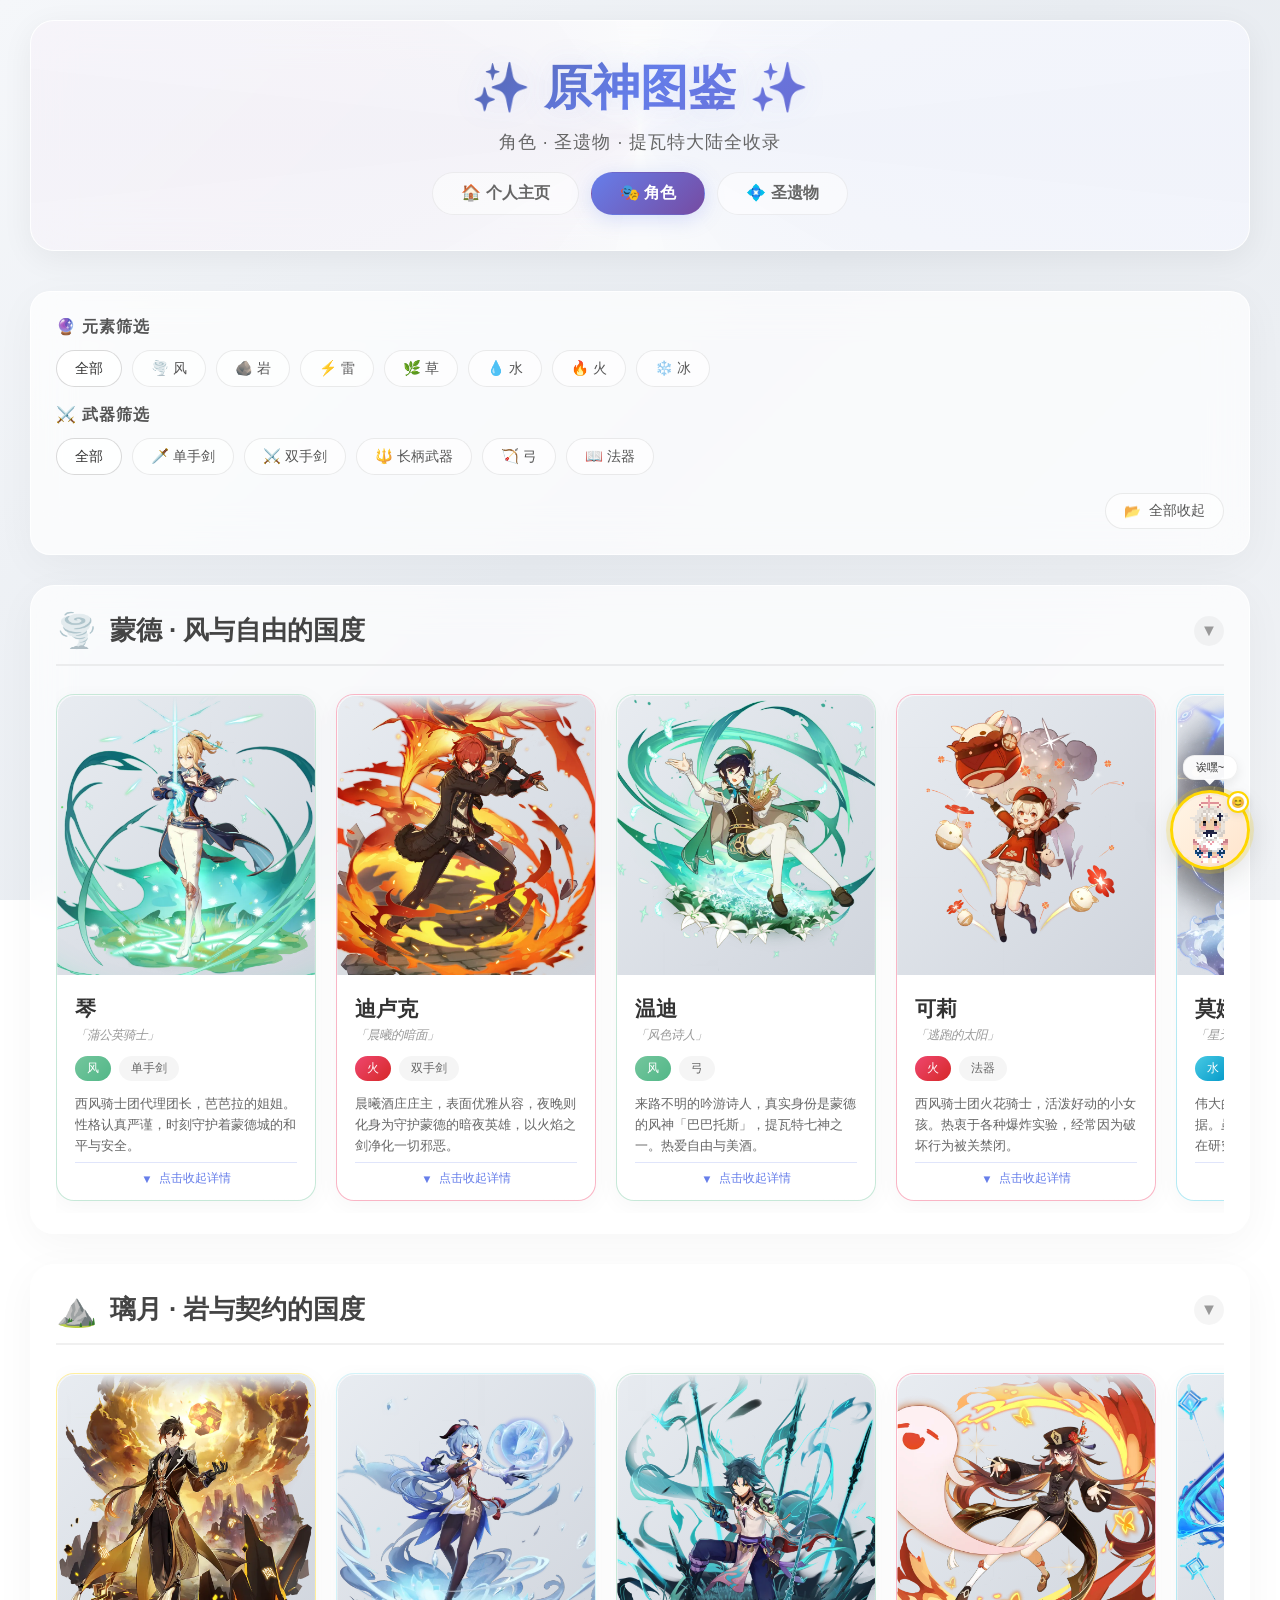
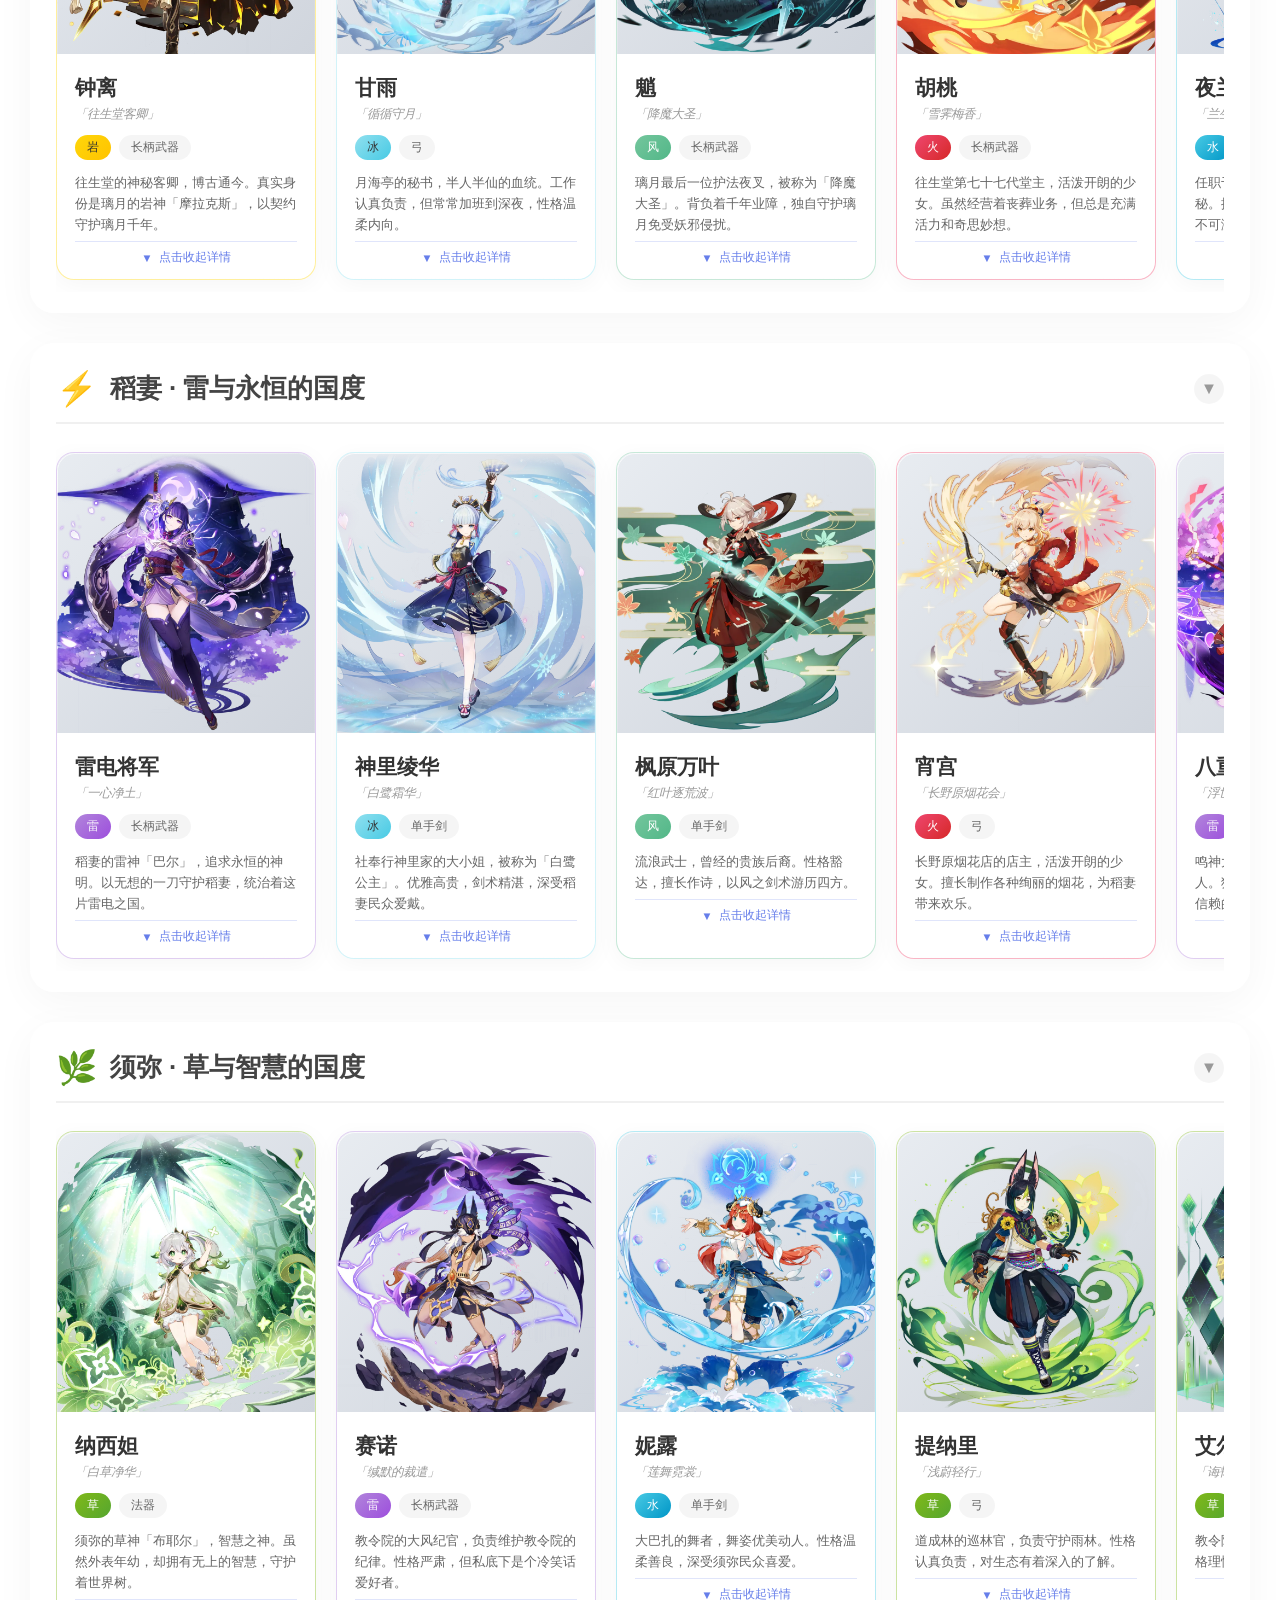
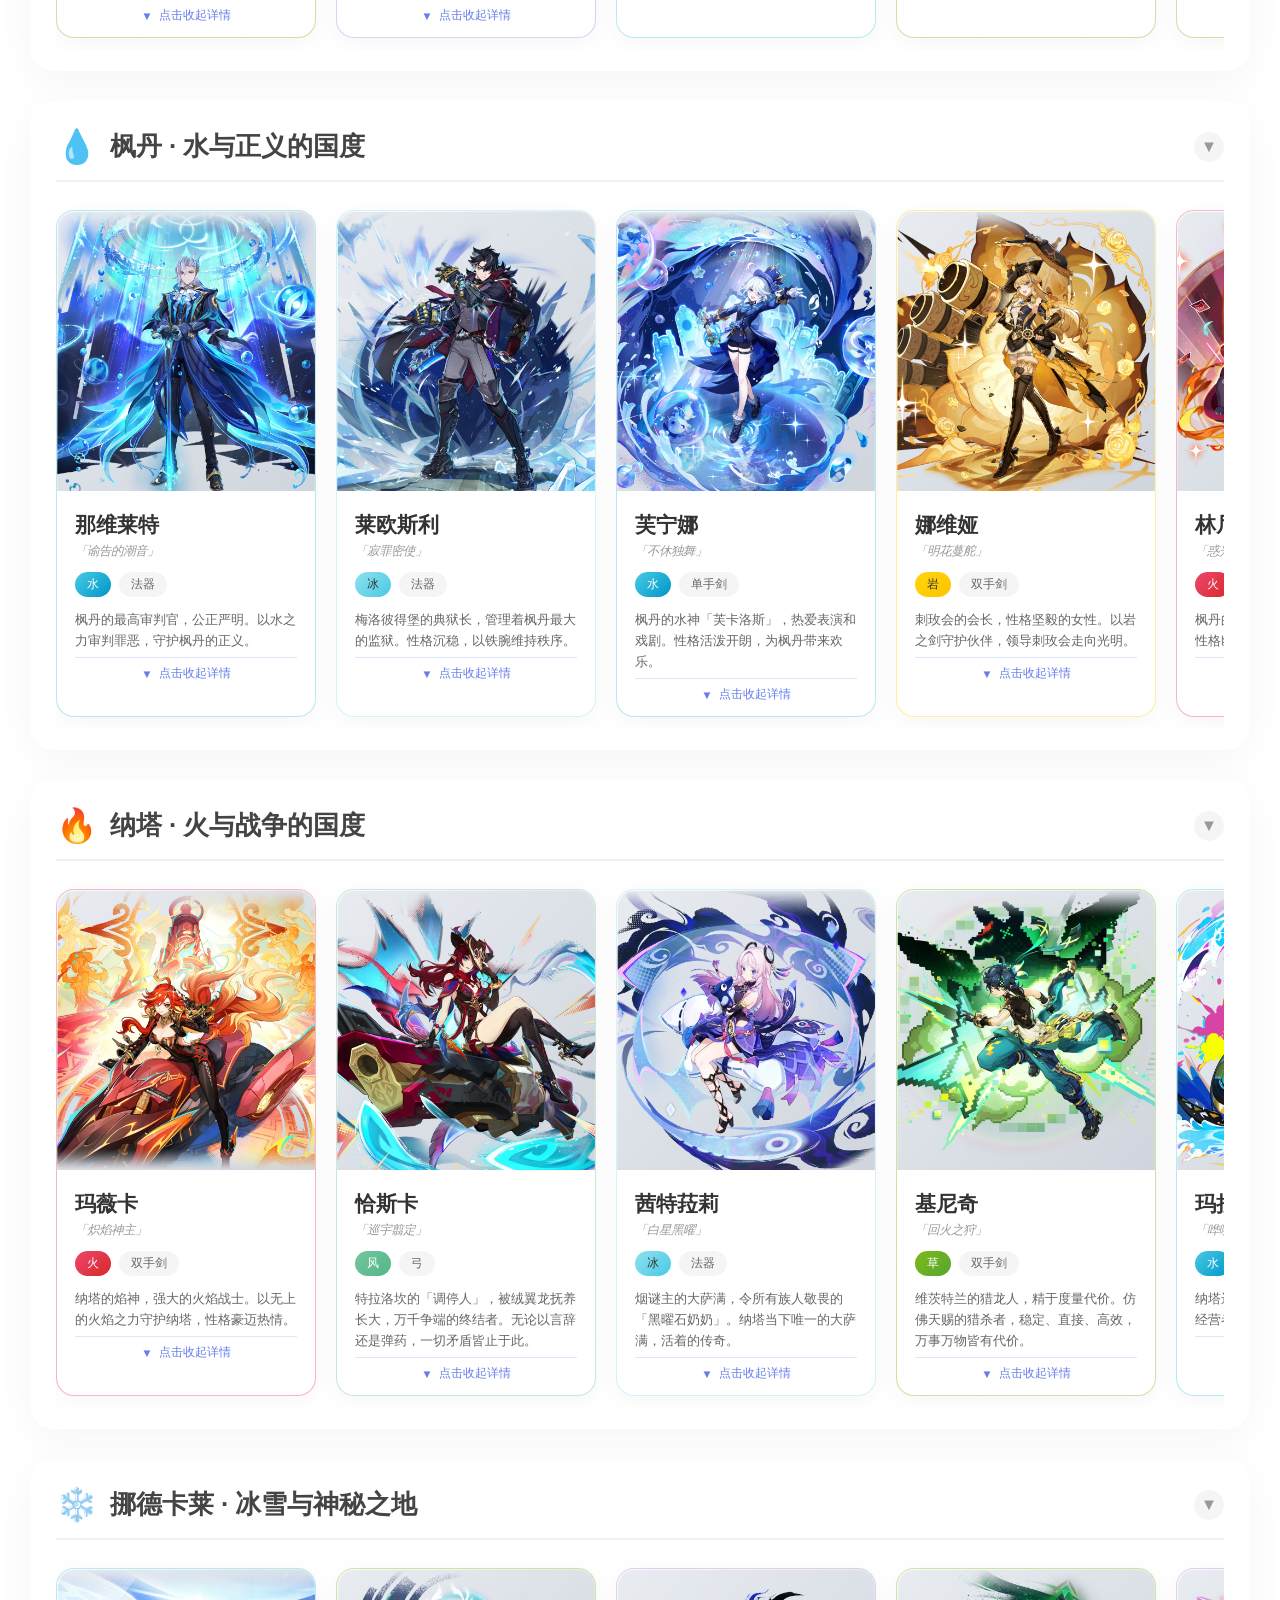
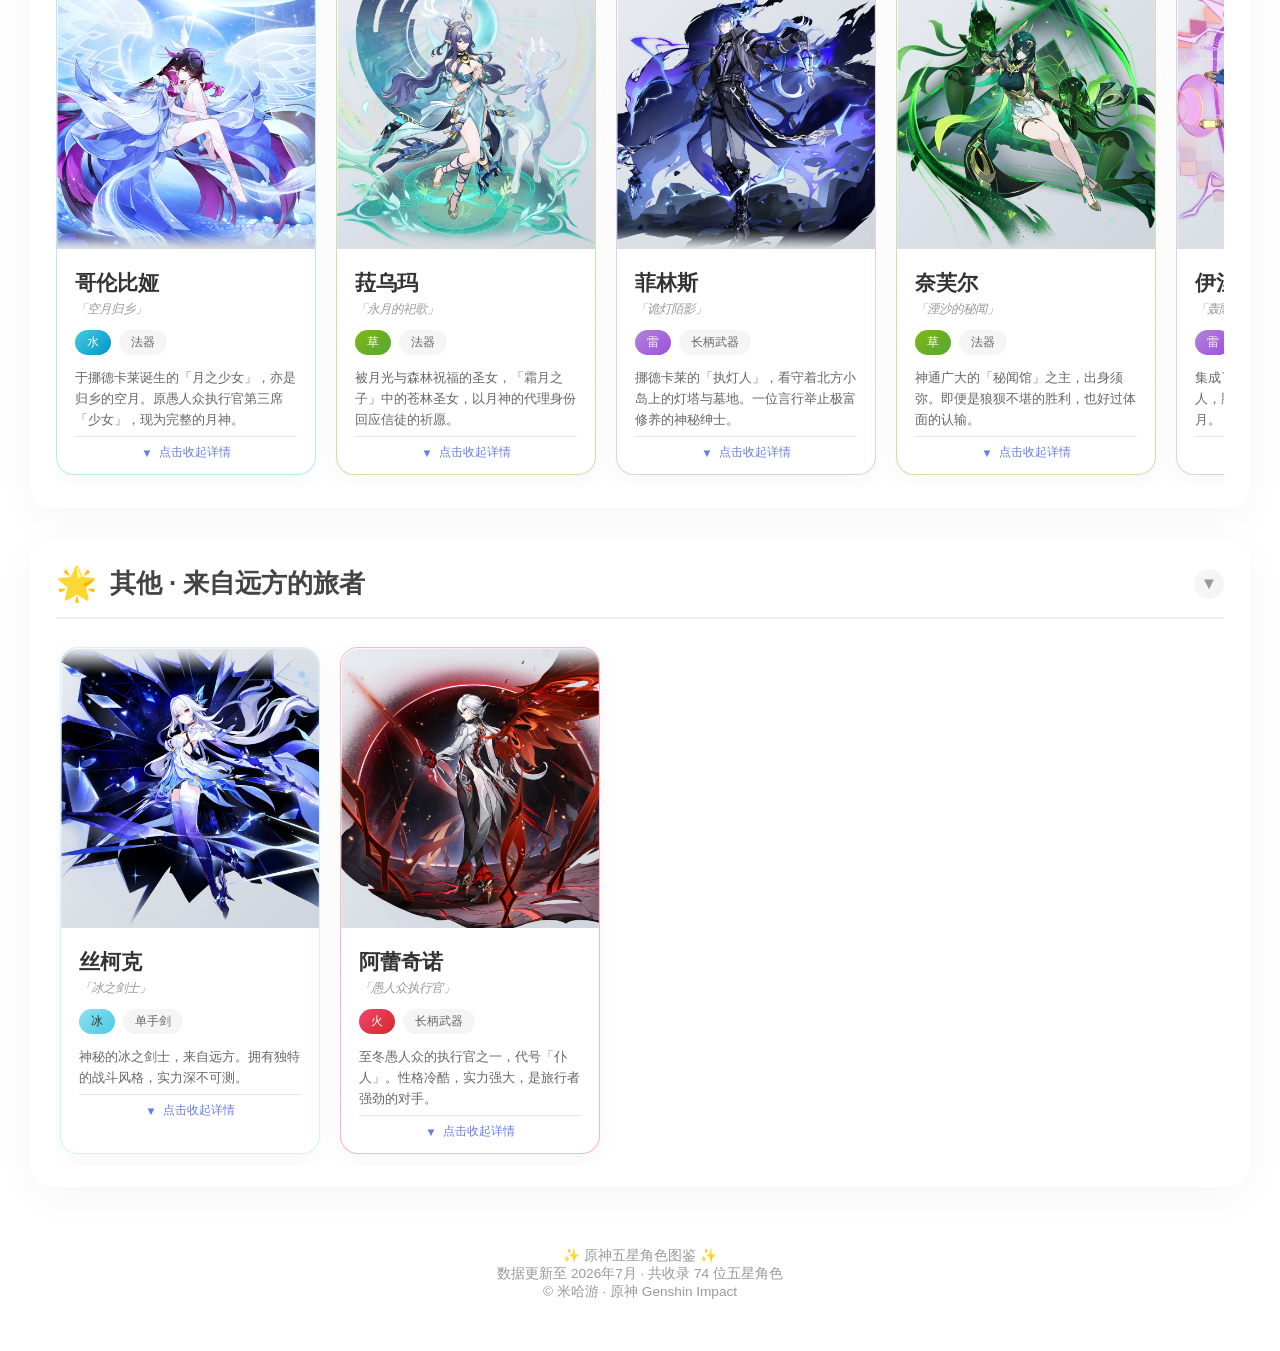
==== commit e9d7fc6f: "perf: 角色图片转为 WebP 格式，减小 80" ====
--- a/genshin/index.html
+++ b/genshin/index.html
@@ -63,7 +63,7 @@
                 <button class="scroll-arrow left">‹</button>
                 <div class="characters-scroll">
                 <div class="character-card" data-element="anemo" data-weapon="单手剑">
-                    <img class="character-image" src="../images/琴.png" alt="琴">
+                    <img class="character-image" src="../images/琴.webp" alt="琴">
                     <div class="character-info">
                         <div class="character-name">琴</div>
                         <div class="character-title">「蒲公英骑士」</div>
@@ -77,7 +77,7 @@
                 </div>
 
                 <div class="character-card" data-element="pyro" data-weapon="双手剑">
-                    <img class="character-image" src="../images/迪卢克.png" alt="迪卢克">
+                    <img class="character-image" src="../images/迪卢克.webp" alt="迪卢克">
                     <div class="character-info">
                         <div class="character-name">迪卢克</div>
                         <div class="character-title">「晨曦的暗面」</div>
@@ -91,7 +91,7 @@
                 </div>
 
                 <div class="character-card" data-element="anemo" data-weapon="弓">
-                    <img class="character-image" src="../images/温迪.png" alt="温迪">
+                    <img class="character-image" src="../images/温迪.webp" alt="温迪">
                     <div class="character-info">
                         <div class="character-name">温迪</div>
                         <div class="character-title">「风色诗人」</div>
@@ -105,7 +105,7 @@
                 </div>
 
                 <div class="character-card" data-element="pyro" data-weapon="法器">
-                    <img class="character-image" src="../images/可莉.png" alt="可莉">
+                    <img class="character-image" src="../images/可莉.webp" alt="可莉">
                     <div class="character-info">
                         <div class="character-name">可莉</div>
                         <div class="character-title">「逃跑的太阳」</div>
@@ -119,7 +119,7 @@
                 </div>
 
                 <div class="character-card" data-element="hydro" data-weapon="法器">
-                    <img class="character-image" src="../images/莫娜.png" alt="莫娜">
+                    <img class="character-image" src="../images/莫娜.webp" alt="莫娜">
                     <div class="character-info">
                         <div class="character-name">莫娜</div>
                         <div class="character-title">「星天水镜」</div>
@@ -133,7 +133,7 @@
                 </div>
 
                 <div class="character-card" data-element="cryo" data-weapon="双手剑">
-                    <img class="character-image" src="../images/优菈.png" alt="优菈">
+                    <img class="character-image" src="../images/优菈.webp" alt="优菈">
                     <div class="character-info">
                         <div class="character-name">优菈</div>
                         <div class="character-title">「浪沫的旋舞」</div>
@@ -147,7 +147,7 @@
                 </div>
 
                 <div class="character-card" data-element="geo" data-weapon="单手剑">
-                    <img class="character-image" src="../images/阿贝多.png" alt="阿贝多">
+                    <img class="character-image" src="../images/阿贝多.webp" alt="阿贝多">
                     <div class="character-info">
                         <div class="character-name">阿贝多</div>
                         <div class="character-title">「白垩之子」</div>
@@ -161,7 +161,7 @@
                 </div>
 
                 <div class="character-card" data-element="anemo" data-weapon="双手剑">
-                    <img class="character-image" src="../images/法尔伽.png" alt="法尔伽">
+                    <img class="character-image" src="../images/法尔伽.webp" alt="法尔伽">
                     <div class="character-info">
                         <div class="character-name">法尔伽</div>
                         <div class="character-title">「北风骑士」</div>
@@ -175,7 +175,7 @@
                 </div>
 
                 <div class="character-card" data-element="cryo" data-weapon="长柄武器">
-                    <img class="character-image" src="../images/洛恩.png" alt="洛恩">
+                    <img class="character-image" src="../images/洛恩.webp" alt="洛恩">
                     <div class="character-info">
                         <div class="character-name">洛恩</div>
                         <div class="character-title">「恣锐锋镞」</div>
@@ -189,7 +189,7 @@
                 </div>
 
                 <div class="character-card" data-element="pyro" data-weapon="单手剑">
-                    <img class="character-image" src="../images/杜林.png" alt="杜林">
+                    <img class="character-image" src="../images/杜林.webp" alt="杜林">
                     <div class="character-info">
                         <div class="character-name">杜林</div>
                         <div class="character-title">「不熄灭的火」</div>
@@ -218,7 +218,7 @@
                 <button class="scroll-arrow left">‹</button>
                 <div class="characters-scroll">
                 <div class="character-card" data-element="geo" data-weapon="长柄武器">
-                    <img class="character-image" src="../images/钟离.png" alt="钟离">
+                    <img class="character-image" src="../images/钟离.webp" alt="钟离">
                     <div class="character-info">
                         <div class="character-name">钟离</div>
                         <div class="character-title">「往生堂客卿」</div>
@@ -232,7 +232,7 @@
                 </div>
 
                 <div class="character-card" data-element="cryo" data-weapon="弓">
-                    <img class="character-image" src="../images/甘雨.png" alt="甘雨">
+                    <img class="character-image" src="../images/甘雨.webp" alt="甘雨">
                     <div class="character-info">
                         <div class="character-name">甘雨</div>
                         <div class="character-title">「循循守月」</div>
@@ -246,7 +246,7 @@
                 </div>
 
                 <div class="character-card" data-element="anemo" data-weapon="长柄武器">
-                    <img class="character-image" src="../images/魈.png" alt="魈">
+                    <img class="character-image" src="../images/魈.webp" alt="魈">
                     <div class="character-info">
                         <div class="character-name">魈</div>
                         <div class="character-title">「降魔大圣」</div>
@@ -260,7 +260,7 @@
                 </div>
 
                 <div class="character-card" data-element="pyro" data-weapon="长柄武器">
-                    <img class="character-image" src="../images/胡桃.png" alt="胡桃">
+                    <img class="character-image" src="../images/胡桃.webp" alt="胡桃">
                     <div class="character-info">
                         <div class="character-name">胡桃</div>
                         <div class="character-title">「雪霁梅香」</div>
@@ -274,7 +274,7 @@
                 </div>
 
                 <div class="character-card" data-element="hydro" data-weapon="弓">
-                    <img class="character-image" src="../images/夜兰.png" alt="夜兰">
+                    <img class="character-image" src="../images/夜兰.webp" alt="夜兰">
                     <div class="character-info">
                         <div class="character-name">夜兰</div>
                         <div class="character-title">「兰生月影」</div>
@@ -288,7 +288,7 @@
                 </div>
 
                 <div class="character-card" data-element="cryo" data-weapon="长柄武器">
-                    <img class="character-image" src="../images/申鹤.png" alt="申鹤">
+                    <img class="character-image" src="../images/申鹤.webp" alt="申鹤">
                     <div class="character-info">
                         <div class="character-name">申鹤</div>
                         <div class="character-title">「孤辰茕怀」</div>
@@ -302,7 +302,7 @@
                 </div>
 
                 <div class="character-card" data-element="dendro" data-weapon="法器">
-                    <img class="character-image" src="../images/白术.png" alt="白术">
+                    <img class="character-image" src="../images/白术.webp" alt="白术">
                     <div class="character-info">
                         <div class="character-name">白术</div>
                         <div class="character-title">「药师」</div>
@@ -316,7 +316,7 @@
                 </div>
 
                 <div class="character-card" data-element="anemo" data-weapon="法器">
-                    <img class="character-image" src="../images/闲云.png" alt="闲云">
+                    <img class="character-image" src="../images/闲云.webp" alt="闲云">
                     <div class="character-info">
                         <div class="character-name">闲云</div>
                         <div class="character-title">「云间仙人」</div>
@@ -330,7 +330,7 @@
                 </div>
 
                 <div class="character-card" data-element="geo" data-weapon="单手剑">
-                    <img class="character-image" src="../images/兹白.png" alt="兹白">
+                    <img class="character-image" src="../images/兹白.webp" alt="兹白">
                     <div class="character-info">
                         <div class="character-name">兹白</div>
                         <div class="character-title">「驹隙隐泉」</div>
@@ -359,7 +359,7 @@
                 <button class="scroll-arrow left">‹</button>
                 <div class="characters-scroll">
                 <div class="character-card" data-element="electro" data-weapon="长柄武器">
-                    <img class="character-image" src="../images/雷电将军.png" alt="雷电将军">
+                    <img class="character-image" src="../images/雷电将军.webp" alt="雷电将军">
                     <div class="character-info">
                         <div class="character-name">雷电将军</div>
                         <div class="character-title">「一心净土」</div>
@@ -373,7 +373,7 @@
                 </div>
 
                 <div class="character-card" data-element="cryo" data-weapon="单手剑">
-                    <img class="character-image" src="../images/神里绫华.png" alt="神里绫华">
+                    <img class="character-image" src="../images/神里绫华.webp" alt="神里绫华">
                     <div class="character-info">
                         <div class="character-name">神里绫华</div>
                         <div class="character-title">「白鹭霜华」</div>
@@ -387,7 +387,7 @@
                 </div>
 
                 <div class="character-card" data-element="anemo" data-weapon="单手剑">
-                    <img class="character-image" src="../images/枫原万叶.png" alt="枫原万叶">
+                    <img class="character-image" src="../images/枫原万叶.webp" alt="枫原万叶">
                     <div class="character-info">
                         <div class="character-name">枫原万叶</div>
                         <div class="character-title">「红叶逐荒波」</div>
@@ -401,7 +401,7 @@
                 </div>
 
                 <div class="character-card" data-element="pyro" data-weapon="弓">
-                    <img class="character-image" src="../images/宵宫.png" alt="宵宫">
+                    <img class="character-image" src="../images/宵宫.webp" alt="宵宫">
                     <div class="character-info">
                         <div class="character-name">宵宫</div>
                         <div class="character-title">「长野原烟花会」</div>
@@ -415,7 +415,7 @@
                 </div>
 
                 <div class="character-card" data-element="electro" data-weapon="法器">
-                    <img class="character-image" src="../images/八重神子.png" alt="八重神子">
+                    <img class="character-image" src="../images/八重神子.webp" alt="八重神子">
                     <div class="character-info">
                         <div class="character-name">八重神子</div>
                         <div class="character-title">「浮世笑百姿」</div>
@@ -429,7 +429,7 @@
                 </div>
 
                 <div class="character-card" data-element="hydro" data-weapon="单手剑">
-                    <img class="character-image" src="../images/神里绫人.png" alt="神里绫人">
+                    <img class="character-image" src="../images/神里绫人.webp" alt="神里绫人">
                     <div class="character-info">
                         <div class="character-name">神里绫人</div>
                         <div class="character-title">「苍流涟波」</div>
@@ -443,7 +443,7 @@
                 </div>
 
                 <div class="character-card" data-element="geo" data-weapon="双手剑">
-                    <img class="character-image" src="../images/荒泷一斗.png" alt="荒泷一斗">
+                    <img class="character-image" src="../images/荒泷一斗.webp" alt="荒泷一斗">
                     <div class="character-info">
                         <div class="character-name">荒泷一斗</div>
                         <div class="character-title">「最凶最恶的鬼族老大」</div>
@@ -457,7 +457,7 @@
                 </div>
 
                 <div class="character-card" data-element="hydro" data-weapon="法器">
-                    <img class="character-image" src="../images/珊瑚宫心海.png" alt="珊瑚宫心海">
+                    <img class="character-image" src="../images/珊瑚宫心海.webp" alt="珊瑚宫心海">
                     <div class="character-info">
                         <div class="character-name">珊瑚宫心海</div>
                         <div class="character-title">「深海独酌」</div>
@@ -471,7 +471,7 @@
                 </div>
 
                 <div class="character-card" data-element="geo" data-weapon="单手剑">
-                    <img class="character-image" src="../images/千织.png" alt="千织">
+                    <img class="character-image" src="../images/千织.webp" alt="千织">
                     <div class="character-info">
                         <div class="character-name">千织</div>
                         <div class="character-title">「织裳师」</div>
@@ -485,7 +485,7 @@
                 </div>
 
                 <div class="character-card" data-element="anemo" data-weapon="法器">
-                    <img class="character-image" src="../images/梦见月瑞希.png" alt="梦见月瑞希">
+                    <img class="character-image" src="../images/梦见月瑞希.webp" alt="梦见月瑞希">
                     <div class="character-info">
                         <div class="character-name">梦见月瑞希</div>
                         <div class="character-title">「绮梦缱绻」</div>
@@ -514,7 +514,7 @@
                 <button class="scroll-arrow left">‹</button>
                 <div class="characters-scroll">
                 <div class="character-card" data-element="dendro" data-weapon="法器">
-                    <img class="character-image" src="../images/纳西妲.png" alt="纳西妲">
+                    <img class="character-image" src="../images/纳西妲.webp" alt="纳西妲">
                     <div class="character-info">
                         <div class="character-name">纳西妲</div>
                         <div class="character-title">「白草净华」</div>
@@ -528,7 +528,7 @@
                 </div>
 
                 <div class="character-card" data-element="electro" data-weapon="长柄武器">
-                    <img class="character-image" src="../images/赛诺.png" alt="赛诺">
+                    <img class="character-image" src="../images/赛诺.webp" alt="赛诺">
                     <div class="character-info">
                         <div class="character-name">赛诺</div>
                         <div class="character-title">「缄默的裁遣」</div>
@@ -542,7 +542,7 @@
                 </div>
 
                 <div class="character-card" data-element="hydro" data-weapon="单手剑">
-                    <img class="character-image" src="../images/妮露.png" alt="妮露">
+                    <img class="character-image" src="../images/妮露.webp" alt="妮露">
                     <div class="character-info">
                         <div class="character-name">妮露</div>
                         <div class="character-title">「莲舞霓裳」</div>
@@ -556,7 +556,7 @@
                 </div>
 
                 <div class="character-card" data-element="dendro" data-weapon="弓">
-                    <img class="character-image" src="../images/提纳里.png" alt="提纳里">
+                    <img class="character-image" src="../images/提纳里.webp" alt="提纳里">
                     <div class="character-info">
                         <div class="character-name">提纳里</div>
                         <div class="character-title">「浅蔚轻行」</div>
@@ -570,7 +570,7 @@
                 </div>
 
                 <div class="character-card" data-element="dendro" data-weapon="单手剑">
-                    <img class="character-image" src="../images/艾尔海森.png" alt="艾尔海森">
+                    <img class="character-image" src="../images/艾尔海森.webp" alt="艾尔海森">
                     <div class="character-info">
                         <div class="character-name">艾尔海森</div>
                         <div class="character-title">「诲韬的诤言」</div>
@@ -584,7 +584,7 @@
                 </div>
 
                 <div class="character-card" data-element="pyro" data-weapon="双手剑">
-                    <img class="character-image" src="../images/迪希雅.png" alt="迪希雅">
+                    <img class="character-image" src="../images/迪希雅.webp" alt="迪希雅">
                     <div class="character-info">
                         <div class="character-name">迪希雅</div>
                         <div class="character-title">「炽鬃之狮」</div>
@@ -598,7 +598,7 @@
                 </div>
 
                 <div class="character-card" data-element="anemo" data-weapon="法器">
-                    <img class="character-image" src="../images/流浪者.png" alt="流浪者">
+                    <img class="character-image" src="../images/流浪者.webp" alt="流浪者">
                     <div class="character-info">
                         <div class="character-name">流浪者</div>
                         <div class="character-title">「久世歌浮」</div>
@@ -627,7 +627,7 @@
                 <button class="scroll-arrow left">‹</button>
                 <div class="characters-scroll">
                 <div class="character-card" data-element="hydro" data-weapon="法器">
-                    <img class="character-image" src="../images/那维莱特.png" alt="那维莱特">
+                    <img class="character-image" src="../images/那维莱特.webp" alt="那维莱特">
                     <div class="character-info">
                         <div class="character-name">那维莱特</div>
                         <div class="character-title">「谕告的潮音」</div>
@@ -641,7 +641,7 @@
                 </div>
 
                 <div class="character-card" data-element="cryo" data-weapon="法器">
-                    <img class="character-image" src="../images/莱欧斯利.png" alt="莱欧斯利">
+                    <img class="character-image" src="../images/莱欧斯利.webp" alt="莱欧斯利">
                     <div class="character-info">
                         <div class="character-name">莱欧斯利</div>
                         <div class="character-title">「寂罪密使」</div>
@@ -655,7 +655,7 @@
                 </div>
 
                 <div class="character-card" data-element="hydro" data-weapon="单手剑">
-                    <img class="character-image" src="../images/芙宁娜.png" alt="芙宁娜">
+                    <img class="character-image" src="../images/芙宁娜.webp" alt="芙宁娜">
                     <div class="character-info">
                         <div class="character-name">芙宁娜</div>
                         <div class="character-title">「不休独舞」</div>
@@ -669,7 +669,7 @@
                 </div>
 
                 <div class="character-card" data-element="geo" data-weapon="双手剑">
-                    <img class="character-image" src="../images/娜维娅.png" alt="娜维娅">
+                    <img class="character-image" src="../images/娜维娅.webp" alt="娜维娅">
                     <div class="character-info">
                         <div class="character-name">娜维娅</div>
                         <div class="character-title">「明花蔓舵」</div>
@@ -683,7 +683,7 @@
                 </div>
 
                 <div class="character-card" data-element="pyro" data-weapon="弓">
-                    <img class="character-image" src="../images/林尼.png" alt="林尼">
+                    <img class="character-image" src="../images/林尼.webp" alt="林尼">
                     <div class="character-info">
                         <div class="character-name">林尼</div>
                         <div class="character-title">「惑光幻戏」</div>
@@ -697,7 +697,7 @@
                 </div>
 
                 <div class="character-card" data-element="electro" data-weapon="单手剑">
-                    <img class="character-image" src="../images/克洛琳德.png" alt="克洛琳德">
+                    <img class="character-image" src="../images/克洛琳德.webp" alt="克洛琳德">
                     <div class="character-info">
                         <div class="character-name">克洛琳德</div>
                         <div class="character-title">「明律的罚赎」</div>
@@ -711,7 +711,7 @@
                 </div>
 
                 <div class="character-card" data-element="hydro" data-weapon="弓">
-                    <img class="character-image" src="../images/希格雯.png" alt="希格雯">
+                    <img class="character-image" src="../images/希格雯.webp" alt="希格雯">
                     <div class="character-info">
                         <div class="character-name">希格雯</div>
                         <div class="character-title">「悠思轻愈」</div>
@@ -725,7 +725,7 @@
                 </div>
 
                 <div class="character-card" data-element="dendro" data-weapon="长柄武器">
-                    <img class="character-image" src="../images/艾梅莉埃.png" alt="艾梅莉埃">
+                    <img class="character-image" src="../images/艾梅莉埃.webp" alt="艾梅莉埃">
                     <div class="character-info">
                         <div class="character-name">艾梅莉埃</div>
                         <div class="character-title">「调香师」</div>
@@ -739,7 +739,7 @@
                 </div>
 
                 <div class="character-card" data-element="cryo" data-weapon="长柄武器">
-                    <img class="character-image" src="../images/爱可菲.png" alt="爱可菲">
+                    <img class="character-image" src="../images/爱可菲.webp" alt="爱可菲">
                     <div class="character-info">
                         <div class="character-name">爱可菲</div>
                         <div class="character-title">「明绚千韵」</div>
@@ -768,7 +768,7 @@
                 <button class="scroll-arrow left">‹</button>
                 <div class="characters-scroll">
                 <div class="character-card" data-element="pyro" data-weapon="双手剑">
-                    <img class="character-image" src="../images/玛薇卡.png" alt="玛薇卡">
+                    <img class="character-image" src="../images/玛薇卡.webp" alt="玛薇卡">
                     <div class="character-info">
                         <div class="character-name">玛薇卡</div>
                         <div class="character-title">「炽焰神主」</div>
@@ -782,7 +782,7 @@
                 </div>
 
                 <div class="character-card" data-element="anemo" data-weapon="弓">
-                    <img class="character-image" src="../images/恰斯卡.png" alt="恰斯卡">
+                    <img class="character-image" src="../images/恰斯卡.webp" alt="恰斯卡">
                     <div class="character-info">
                         <div class="character-name">恰斯卡</div>
                         <div class="character-title">「巡宇翦定」</div>
@@ -796,7 +796,7 @@
                 </div>
 
                 <div class="character-card" data-element="cryo" data-weapon="法器">
-                    <img class="character-image" src="../images/茜特菈莉.png" alt="茜特菈莉">
+                    <img class="character-image" src="../images/茜特菈莉.webp" alt="茜特菈莉">
                     <div class="character-info">
                         <div class="character-name">茜特菈莉</div>
                         <div class="character-title">「白星黑曜」</div>
@@ -810,7 +810,7 @@
                 </div>
 
                 <div class="character-card" data-element="dendro" data-weapon="双手剑">
-                    <img class="character-image" src="../images/基尼奇.png" alt="基尼奇">
+                    <img class="character-image" src="../images/基尼奇.webp" alt="基尼奇">
                     <div class="character-info">
                         <div class="character-name">基尼奇</div>
                         <div class="character-title">「回火之狩」</div>
@@ -824,7 +824,7 @@
                 </div>
 
                 <div class="character-card" data-element="hydro" data-weapon="法器">
-                    <img class="character-image" src="../images/玛拉妮.png" alt="玛拉妮">
+                    <img class="character-image" src="../images/玛拉妮.webp" alt="玛拉妮">
                     <div class="character-info">
                         <div class="character-name">玛拉妮</div>
                         <div class="character-title">「哗啦啦逐浪客」</div>
@@ -838,7 +838,7 @@
                 </div>
 
                 <div class="character-card" data-element="geo" data-weapon="单手剑">
-                    <img class="character-image" src="../images/希诺宁.png" alt="希诺宁">
+                    <img class="character-image" src="../images/希诺宁.webp" alt="希诺宁">
                     <div class="character-info">
                         <div class="character-name">希诺宁</div>
                         <div class="character-title">「焮火铸魂」</div>
@@ -852,7 +852,7 @@
                 </div>
 
                 <div class="character-card" data-element="electro" data-weapon="法器">
-                    <img class="character-image" src="../images/瓦雷莎.png" alt="瓦雷莎">
+                    <img class="character-image" src="../images/瓦雷莎.webp" alt="瓦雷莎">
                     <div class="character-info">
                         <div class="character-name">瓦雷莎</div>
                         <div class="character-title">「悠暇豪劲」</div>
@@ -881,7 +881,7 @@
                 <button class="scroll-arrow left">‹</button>
                 <div class="characters-scroll">
                 <div class="character-card" data-element="hydro" data-weapon="法器">
-                    <img class="character-image" src="../images/哥伦比娅.png" alt="哥伦比娅">
+                    <img class="character-image" src="../images/哥伦比娅.webp" alt="哥伦比娅">
                     <div class="character-info">
                         <div class="character-name">哥伦比娅</div>
                         <div class="character-title">「空月归乡」</div>
@@ -895,7 +895,7 @@
                 </div>
 
                 <div class="character-card" data-element="dendro" data-weapon="法器">
-                    <img class="character-image" src="../images/菈乌玛.png" alt="菈乌玛">
+                    <img class="character-image" src="../images/菈乌玛.webp" alt="菈乌玛">
                     <div class="character-info">
                         <div class="character-name">菈乌玛</div>
                         <div class="character-title">「永月的祀歌」</div>
@@ -909,7 +909,7 @@
                 </div>
 
                 <div class="character-card" data-element="electro" data-weapon="长柄武器">
-                    <img class="character-image" src="../images/菲林斯.png" alt="菲林斯">
+                    <img class="character-image" src="../images/菲林斯.webp" alt="菲林斯">
                     <div class="character-info">
                         <div class="character-name">菲林斯</div>
                         <div class="character-title">「诡灯陌影」</div>
@@ -923,7 +923,7 @@
                 </div>
 
                 <div class="character-card" data-element="dendro" data-weapon="法器">
-                    <img class="character-image" src="../images/奈芙尔.png" alt="奈芙尔">
+                    <img class="character-image" src="../images/奈芙尔.webp" alt="奈芙尔">
                     <div class="character-info">
                         <div class="character-name">奈芙尔</div>
                         <div class="character-title">「湮沙的秘闻」</div>
@@ -937,7 +937,7 @@
                 </div>
 
                 <div class="character-card" data-element="electro" data-weapon="长柄武器">
-                    <img class="character-image" src="../images/伊涅芙.png" alt="伊涅芙">
+                    <img class="character-image" src="../images/伊涅芙.webp" alt="伊涅芙">
                     <div class="character-info">
                         <div class="character-name">伊涅芙</div>
                         <div class="character-title">「轰隆雷鸣波」</div>
@@ -951,7 +951,7 @@
                 </div>
 
                 <div class="character-card" data-element="geo" data-weapon="弓">
-                    <img class="character-image" src="../images/莉奈娅.png" alt="莉奈娅">
+                    <img class="character-image" src="../images/莉奈娅.webp" alt="莉奈娅">
                     <div class="character-info">
                         <div class="character-name">莉奈娅</div>
                         <div class="character-title">「博闻异旅」</div>
@@ -980,7 +980,7 @@
                 <button class="scroll-arrow left">‹</button>
                 <div class="characters-scroll">
                 <div class="character-card" data-element="cryo" data-weapon="单手剑">
-                    <img class="character-image" src="../images/丝柯克.png" alt="丝柯克">
+                    <img class="character-image" src="../images/丝柯克.webp" alt="丝柯克">
                     <div class="character-info">
                         <div class="character-name">丝柯克</div>
                         <div class="character-title">「冰之剑士」</div>
@@ -994,7 +994,7 @@
                 </div>
 
                 <div class="character-card" data-element="pyro" data-weapon="长柄武器">
-                    <img class="character-image" src="../images/阿蕾奇诺.png" alt="阿蕾奇诺">
+                    <img class="character-image" src="../images/阿蕾奇诺.webp" alt="阿蕾奇诺">
                     <div class="character-info">
                         <div class="character-name">阿蕾奇诺</div>
                         <div class="character-title">「愚人众执行官」</div>
@@ -1021,7 +1021,7 @@
     <!-- 派蒙悬浮按钮（像素风） -->
     <div class="paimon-float-btn" id="paimonBtn" title="和派蒙聊天">
         <div class="paimon-sprite">
-            <img src="../images/paimon-pixel.png" alt="派蒙像素风">
+            <img src="../images/paimon-pixel.webp" alt="派蒙像素风">
         </div>
         <!-- 角色动作特效 -->
         <div class="paimon-effect" id="paimonEffect"></div>
@@ -1057,7 +1057,7 @@
             
             <div class="chat-message assistant">
                 <div class="chat-avatar pixel-avatar">
-                    <img src="../images/paimon-pixel.png" alt="派蒙">
+                    <img src="../images/paimon-pixel.webp" alt="派蒙">
                 </div>
                 <div class="chat-bubble">旅行者你好呀！✨ 派蒙现在升级为 **提瓦特百科与攻略向导** 啦～ 任何关于角色配队、武器圣遗物、深渊攻略的问题，派蒙都会联网搜索最新情报给你！快试试下面的快捷问题吧～ 🔍🌟</div>
             </div>
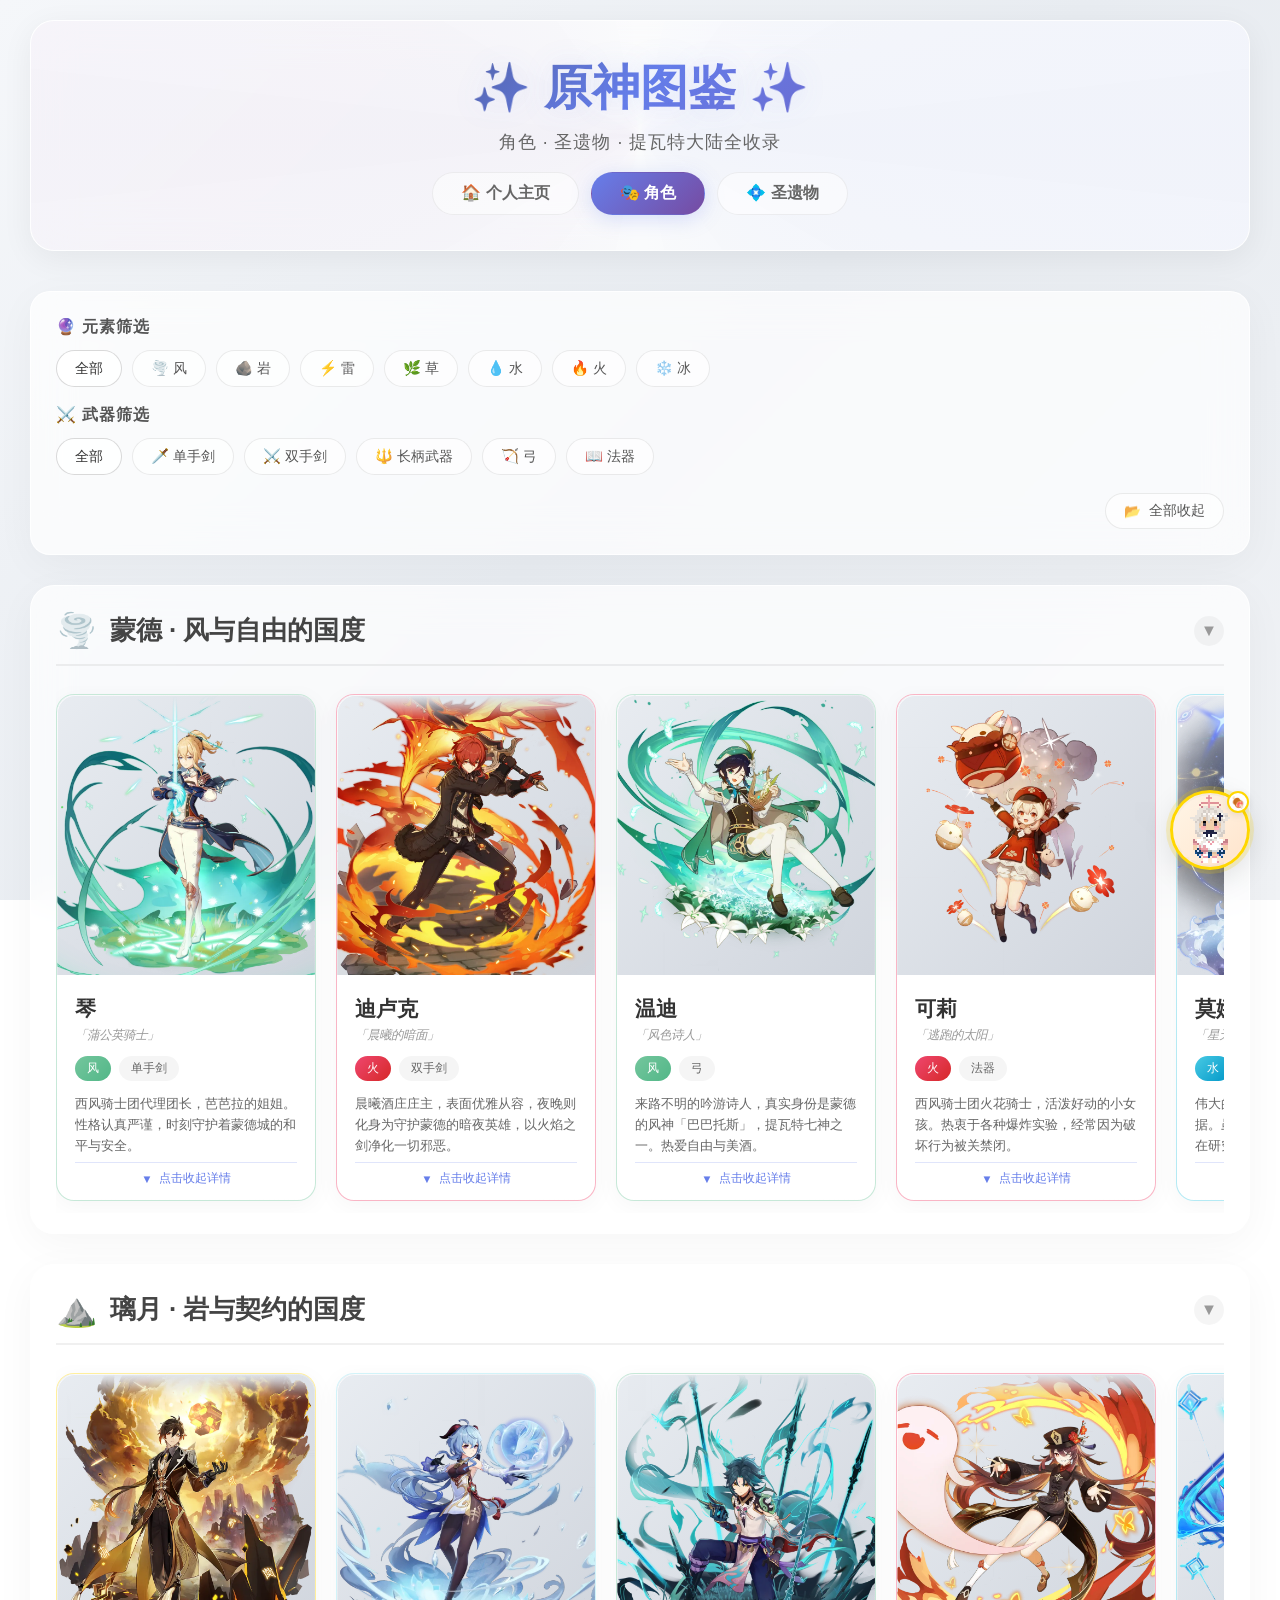
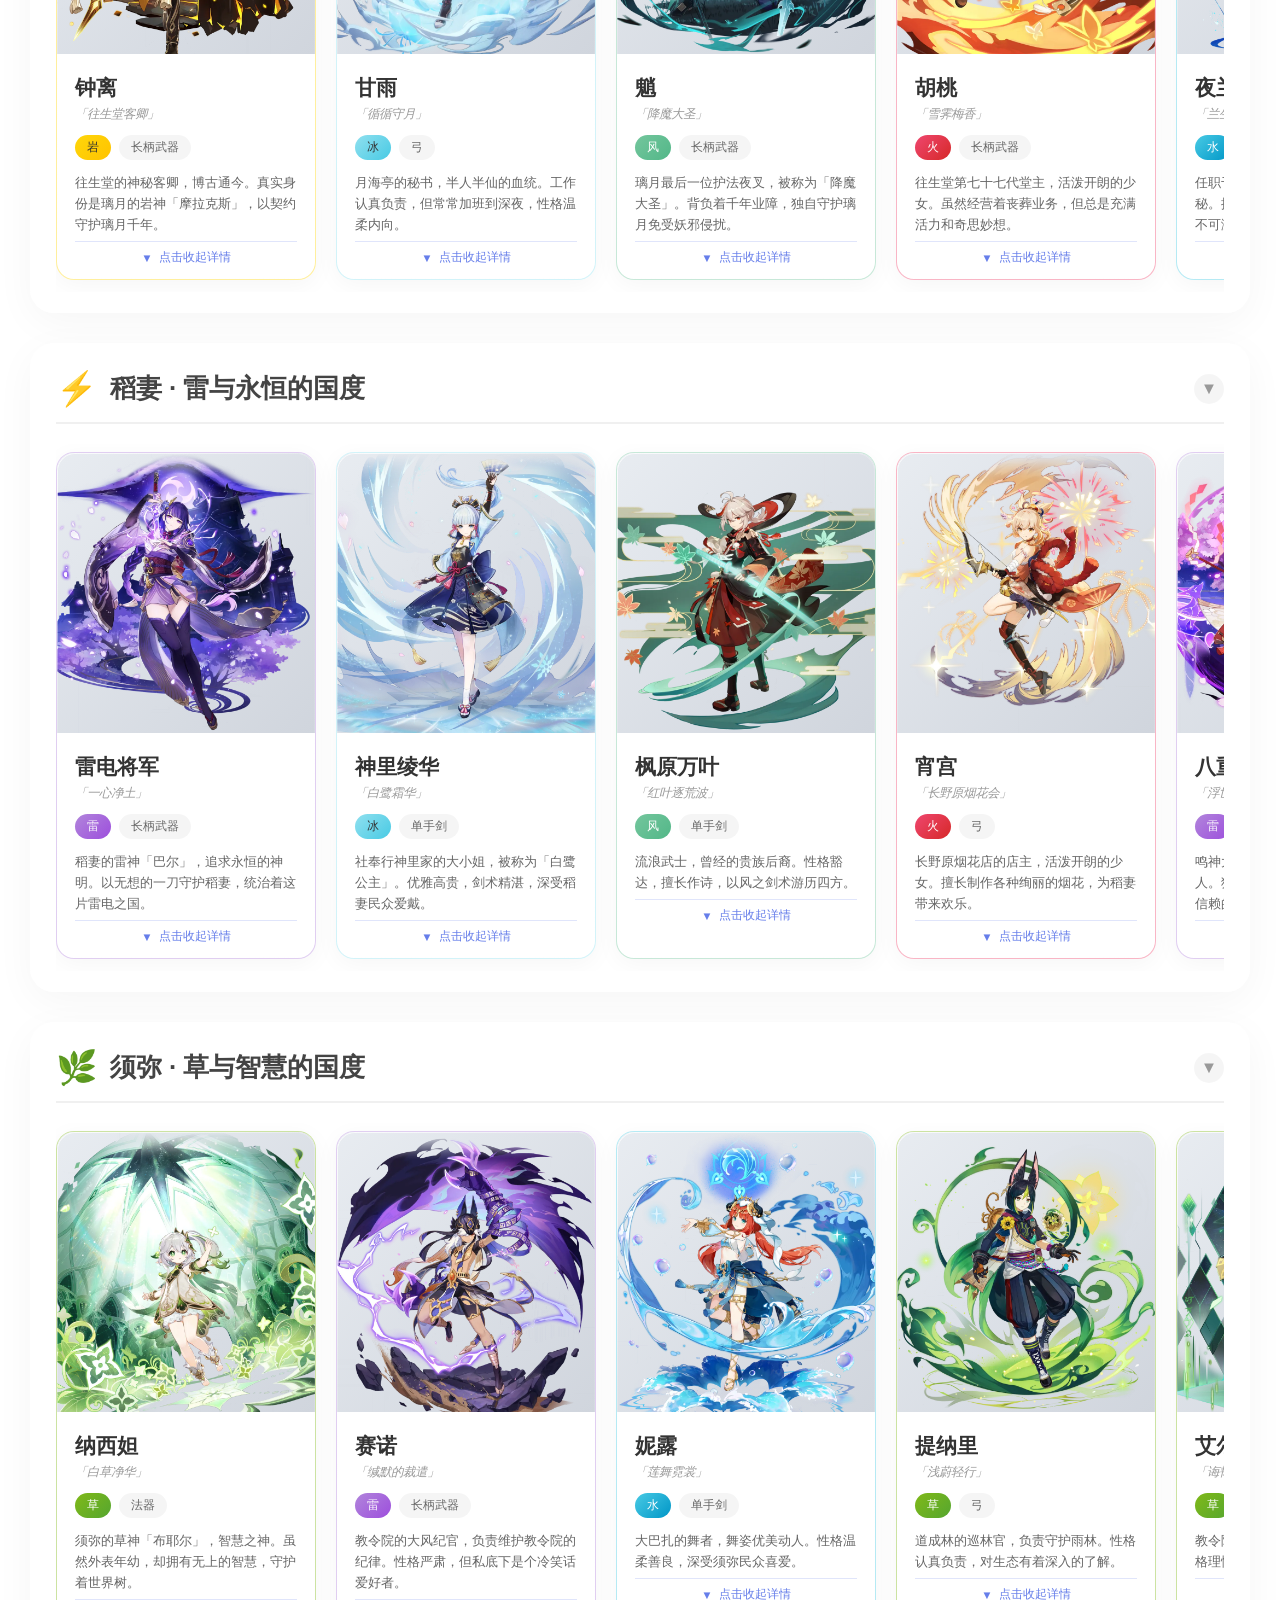
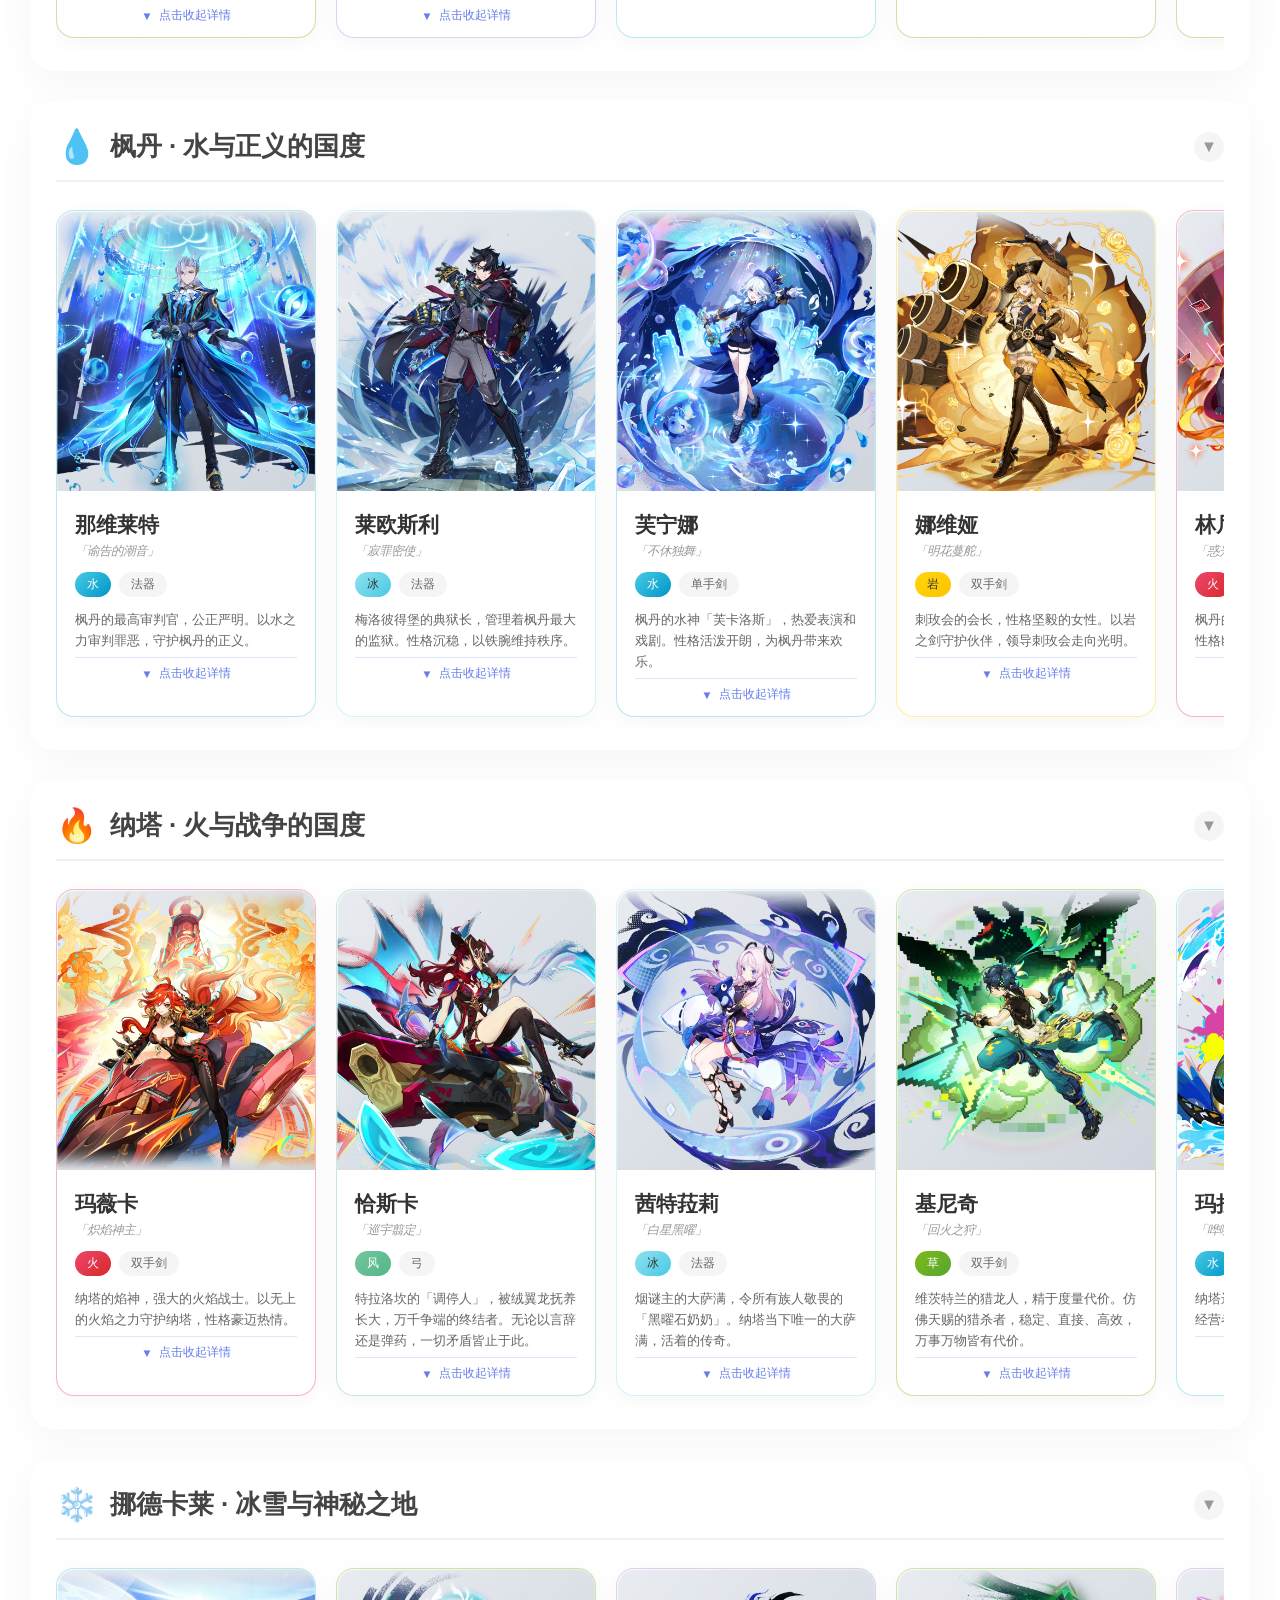
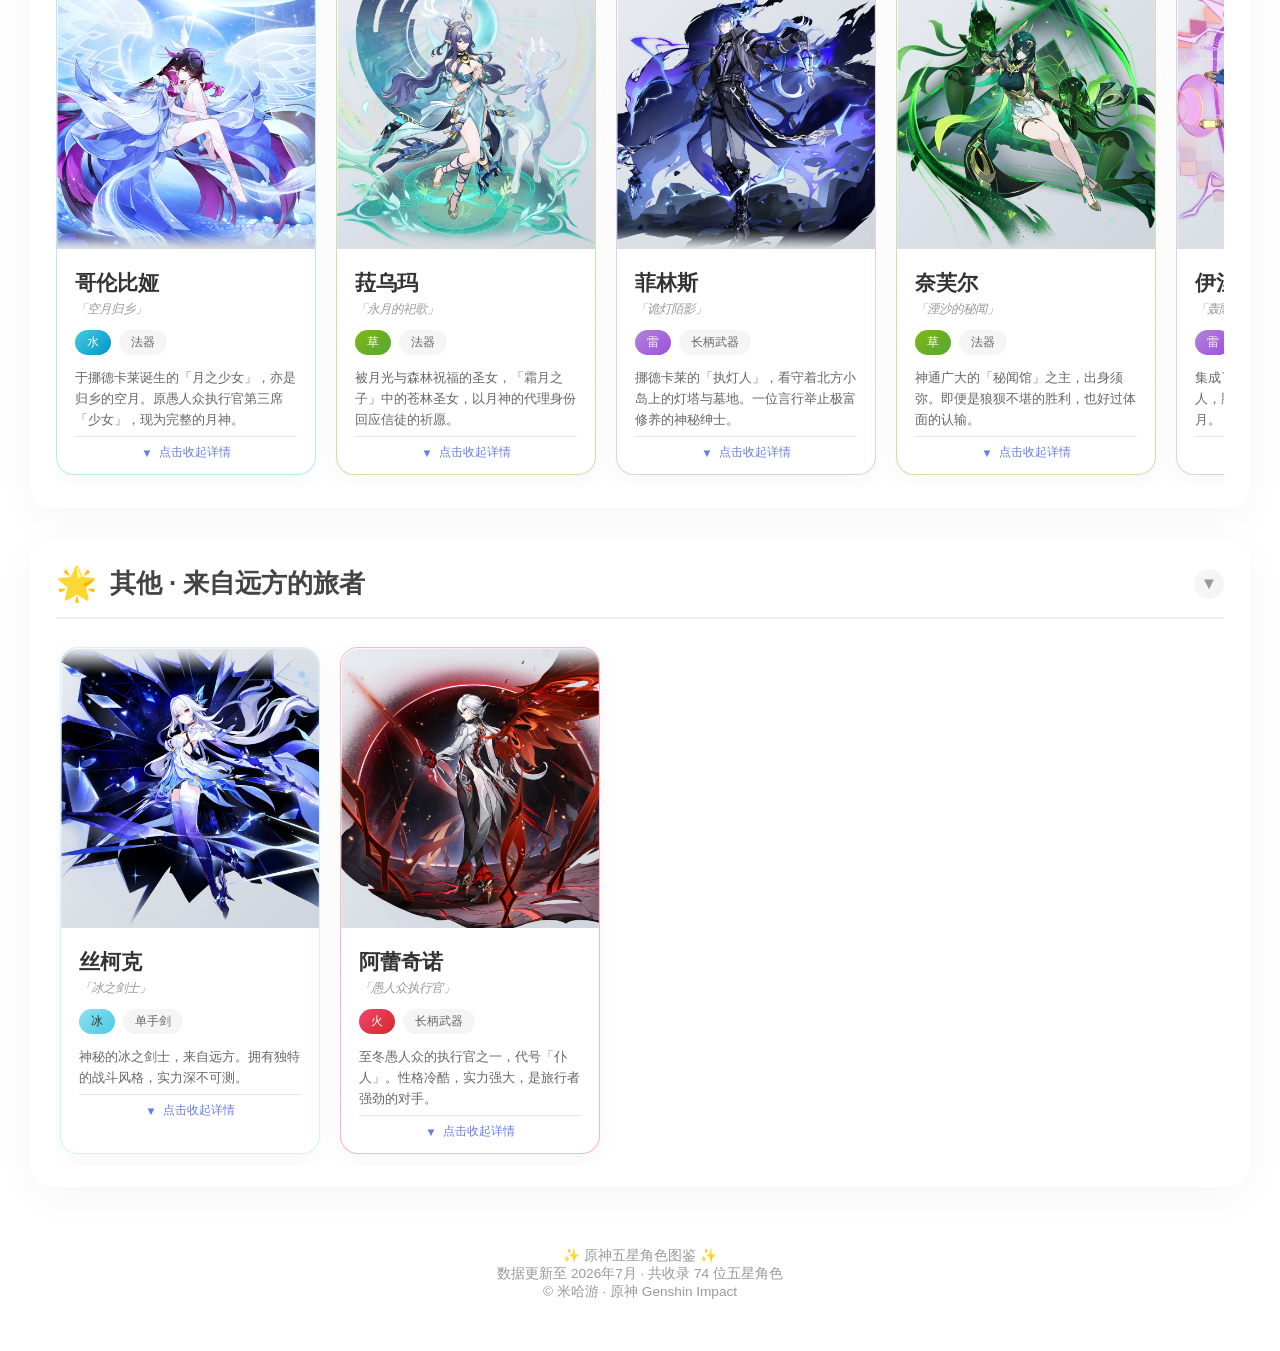
==== commit 5d3cb8de: "feat: 派蒙聊天新增联网搜索开关并迁移至阿里云函数计算 - 聊天输入框新增 🔍 联网搜索开关，默认关闭（响应更快），点击切换 - sendMessage 的 enable_search 改为跟随开" ====
--- a/genshin/index.html
+++ b/genshin/index.html
@@ -204,6 +204,7 @@
                 <button class="scroll-arrow right">›</button>
             </div>
         </div>
+        </div>
         </section>
 
         <!-- 璃月 -->
@@ -345,6 +346,7 @@
                 <button class="scroll-arrow right">›</button>
             </div>
         </div>
+        </div>
         </section>
 
         <!-- 稻妻 -->
@@ -500,6 +502,7 @@
                 <button class="scroll-arrow right">›</button>
             </div>
         </div>
+        </div>
         </section>
 
         <!-- 须弥 -->
@@ -613,6 +616,7 @@
                 <button class="scroll-arrow right">›</button>
             </div>
         </div>
+        </div>
         </section>
 
         <!-- 枫丹 -->
@@ -754,6 +758,7 @@
                 <button class="scroll-arrow right">›</button>
             </div>
         </div>
+        </div>
         </section>
 
         <!-- 纳塔 -->
@@ -867,6 +872,7 @@
                 <button class="scroll-arrow right">›</button>
             </div>
         </div>
+        </div>
         </section>
 
         <!-- 挪德卡莱 -->
@@ -966,6 +972,7 @@
                 <button class="scroll-arrow right">›</button>
             </div>
         </div>
+        </div>
         </section>
 
         <!-- 其他 -->
@@ -1009,6 +1016,7 @@
                 <button class="scroll-arrow right">›</button>
             </div>
         </div>
+        </div>
         </section>
 
         <footer>
@@ -1042,7 +1050,7 @@
         <div class="chat-messages" id="chatMessages">
             <!-- 快捷问题按钮 -->
             <div class="quick-questions" id="quickQuestions">
-                <div class="quick-q-title">🔍 问问派蒙（派蒙会联网搜索最新攻略哦～）：</div>
+                <div class="quick-q-title">⚡ 快速提问（默认快速回答，点击输入框旁的 🔍 可开启联网搜索最新攻略）：</div>
                 <div class="quick-q-grid">
                     <button class="quick-q-btn" data-question="纳西妲2026年最新配队推荐">🌿 纳西妲最新配队</button>
                     <button class="quick-q-btn" data-question="原神2026年最新深渊12层满星攻略">🏆 本期深渊攻略</button>
@@ -1059,10 +1067,11 @@
                 <div class="chat-avatar pixel-avatar">
                     <img src="../images/paimon-pixel.webp" alt="派蒙">
                 </div>
-                <div class="chat-bubble">旅行者你好呀！✨ 派蒙现在升级为 **提瓦特百科与攻略向导** 啦～ 任何关于角色配队、武器圣遗物、深渊攻略的问题，派蒙都会联网搜索最新情报给你！快试试下面的快捷问题吧～ 🔍🌟</div>
+                <div class="chat-bubble">旅行者你好呀！✨ 派蒙现在是 **提瓦特百科与攻略向导** 啦～ 日常问答我都是秒回，需要查最新情报（配队、深渊、版本活动）时，点输入框旁的 🔍 按钮开启联网搜索就行～ 快试试下面的快捷问题吧！🌟</div>
             </div>
         </div>
         <div class="chat-input-area">
+            <button class="chat-search-toggle" id="chatSearchToggle" title="开启后派蒙会联网搜索（响应更慢）">🔍</button>
             <input type="text" class="chat-input" id="chatInput" placeholder="问派蒙一些关于原神的问题..." autocomplete="off">
             <button class="chat-send-btn" id="chatSendBtn">➤</button>
         </div>
--- a/css/style.css
+++ b/css/style.css
@@ -667,6 +667,27 @@
         }
         .chat-input:focus { border-color: #667eea; box-shadow: 0 0 0 3px rgba(102,126,234,0.1); }
         .chat-input::placeholder { color: #aaa; }
+        .chat-search-toggle {
+            width: 45px; height: 45px;
+            border-radius: 50%;
+            background: white;
+            border: 1px solid rgba(0,0,0,0.1);
+            color: #666;
+            font-size: 1.1em;
+            cursor: pointer;
+            display: flex;
+            align-items: center;
+            justify-content: center;
+            transition: all 0.2s;
+            flex-shrink: 0;
+            box-shadow: 0 2px 6px rgba(0,0,0,0.06);
+        }
+        .chat-search-toggle:hover { transform: scale(1.05); border-color: #667eea; color: #667eea; }
+        .chat-search-toggle.active {
+            background: linear-gradient(135deg, #667eea, #764ba2);
+            border-color: transparent;
+            box-shadow: 0 4px 12px rgba(102,126,234,0.35);
+        }
         .chat-send-btn {
             width: 45px; height: 45px;
             border-radius: 50%;
@@ -1050,6 +1071,13 @@
             margin: 0 auto 20px;
             box-shadow: 0 8px 30px rgba(102, 126, 234, 0.3);
             color: white;
+            overflow: hidden;
+        }
+        .hero-avatar img {
+            width: 100%;
+            height: 100%;
+            object-fit: cover;
+            display: block;
         }
         .hero h1 {
             font-size: 2.6em;
